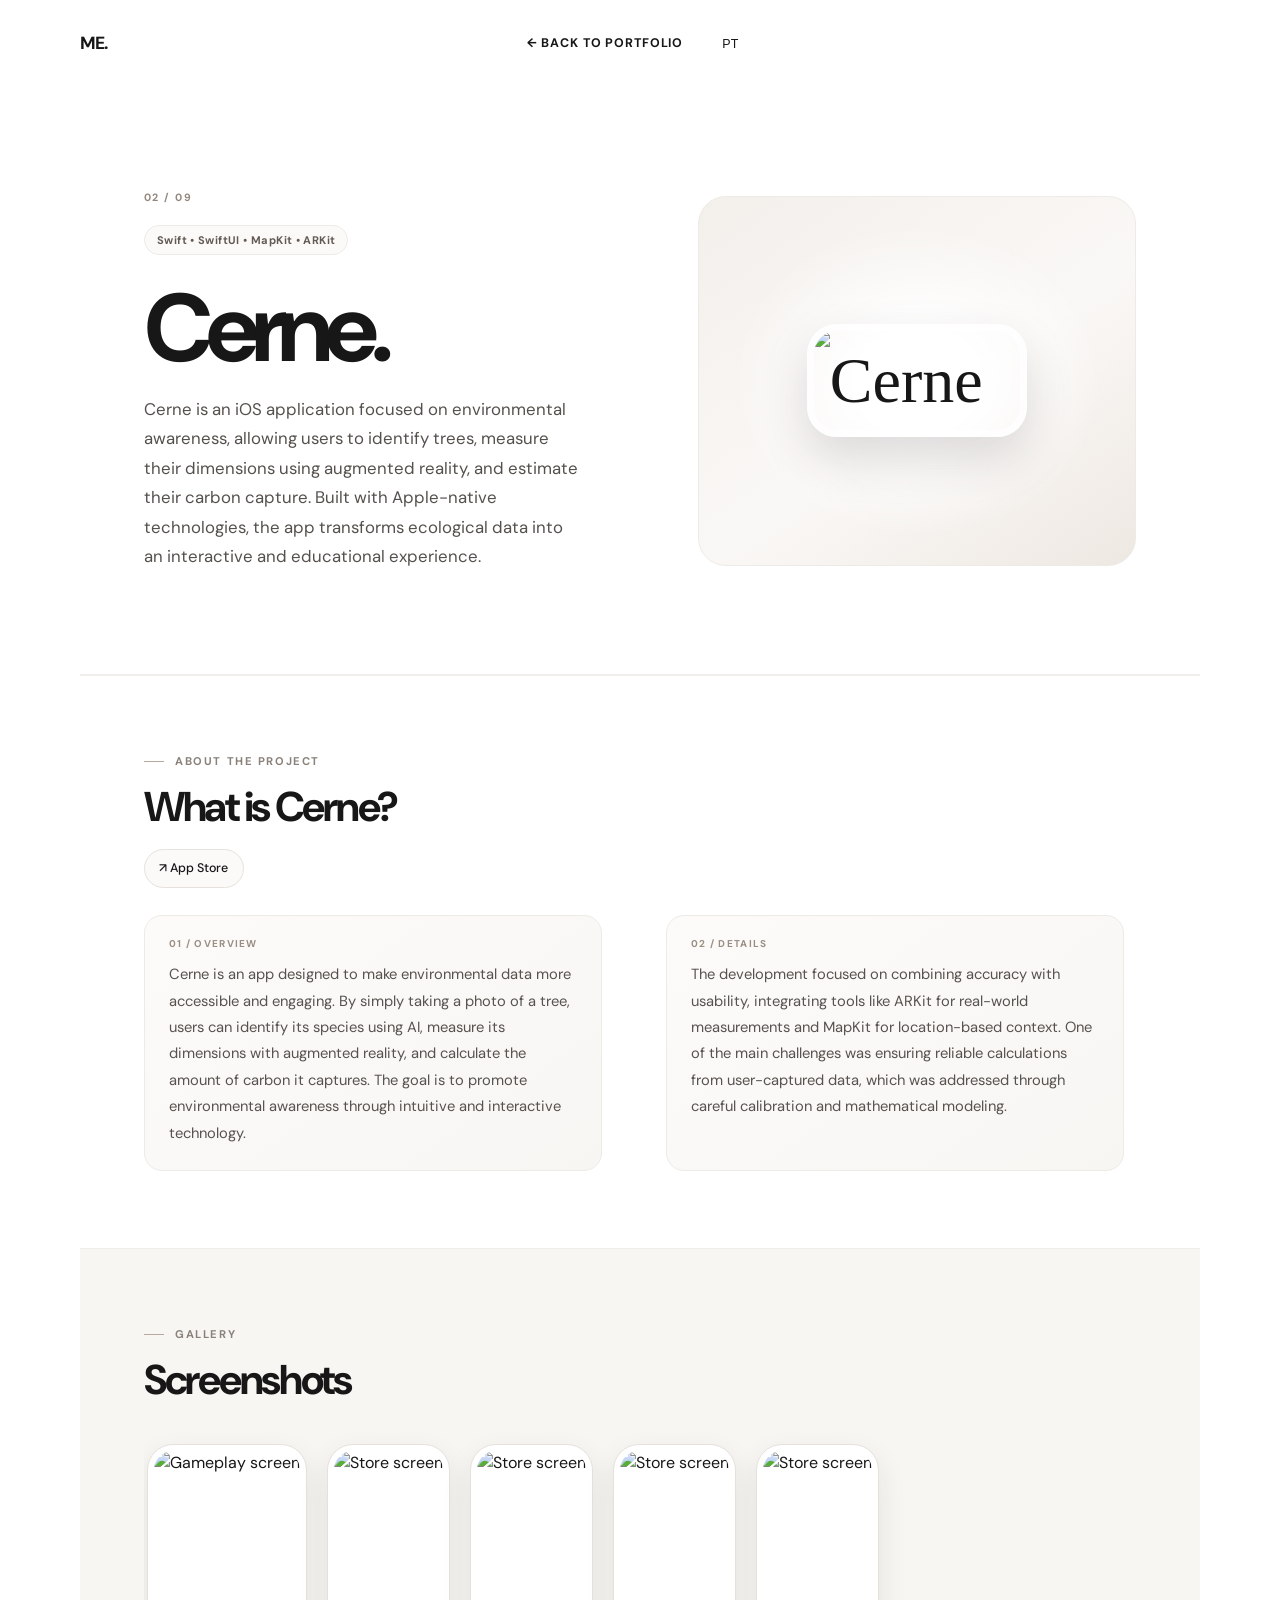
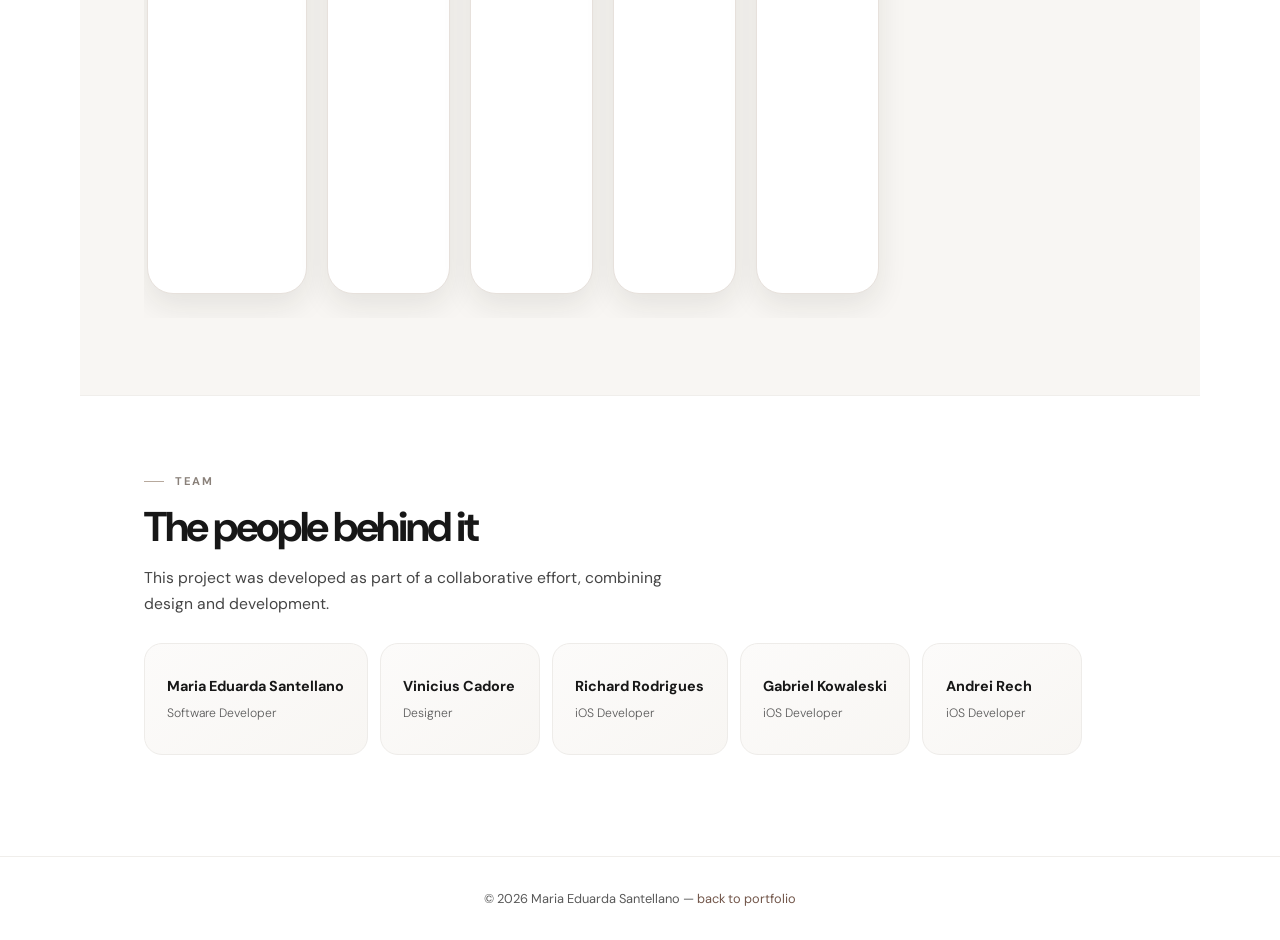
==== project-cerne.html @ c5130a1d "change landing page" ====
<!DOCTYPE html>
<html lang="en">
<head>
  <meta charset="UTF-8" />
  <meta name="viewport" content="width=device-width, initial-scale=1.0"/>
  <title>Cerne — Maria Eduarda</title>
  <link rel="icon" type="image/png" sizes="32x32" href="images/portfolioicon.png">
  
  <link rel="preconnect" href="https://fonts.googleapis.com" />
  <link href="https://fonts.googleapis.com/css2?family=DM+Sans:ital,opsz,wght@0,9..40,300;0,9..40,400;0,9..40,500;0,9..40,700&display=swap" rel="stylesheet"/>

  <link rel="stylesheet" href="styles.css" />
</head>
<body>

  <!-- NAV -->
  <nav>
    <a class="nav-logo" href="index.html">ME.</a>
    <div style="display:flex;align-items:center;gap:1.5rem;">
      <a class="nav-back" href="index.html" data-i18n="nav-back">← Back to portfolio</a>
      <button class="lang-toggle" onclick="toggleLang()" aria-label="Mudar para Português">PT</button>
    </div>
  </nav>

  <!-- HERO -->
  <section class="project-page-hero">
    <div>
      <div class="project-overline"><span>02 / 09</span></div>
      <span class="hero-tag">Swift • SwiftUI • MapKit • ARKit</span>

      <h1 class="project-page-title">
        <em>Cerne.</em>
      </h1>

      <p class="project-page-subtitle" data-i18n="cerne-subtitle">Cerne is an iOS application focused on environmental awareness, allowing users to identify trees, measure their dimensions using augmented reality, and estimate their carbon capture. Built with Apple-native technologies, the app transforms ecological data into an interactive and educational experience.</p>
    </div>

    <div class="project-page-visual">
      <img src="images/cerne/cerne-logo.jpg" alt="Cerne" class="project-page-logo">
    </div>
  </section>

  <!-- ABOUT -->
  <section class="project-page-section">
    <span class="section-label" data-i18n="section-about">About the project</span>

    <h2 class="project-page-title" style="font-size:2rem;" data-i18n="cerne-about-title">What is Cerne?</h2>


    <a class="project-store-link" href="https://apps.apple.com/br/app/cerne-captura-de-co/id6751984534" target="_blank">
      ↗ App Store
    </a>

    <div class="project-about-grid">
      <p class="hero-desc" data-i18n="cerne-desc1">Cerne is an app designed to make environmental data more accessible and engaging. By simply taking a photo of a tree, users can identify its species using AI, measure its dimensions with augmented reality, and calculate the amount of carbon it captures. The goal is to promote environmental awareness through intuitive and interactive technology.</p>

      <p class="hero-desc" data-i18n="cerne-desc2">The development focused on combining accuracy with usability, integrating tools like ARKit for real-world measurements and MapKit for location-based context. One of the main challenges was ensuring reliable calculations from user-captured data, which was addressed through careful calibration and mathematical modeling.</p>
    </div>
  </section>

  <!-- GALLERY -->
  <section class="project-page-section">
    <span class="section-label" data-i18n="section-gallery">Gallery</span>

    <h2 class="project-page-title" style="font-size:2rem;" data-i18n="section-gallery-title">Screenshots</h2>


    <div class="project-page-gallery">
      <img src="images/cerne/cerne-screen.png" class="phone-shot" alt="Gameplay screen">
      <img src="images/cerne/cerne-screen2.png" class="phone-shot" alt="Store screen">
      <img src="images/cerne/cerne-screen3.png" class="phone-shot" alt="Store screen">
      <img src="images/cerne/cerne-screen4.png" class="phone-shot" alt="Store screen">
      <img src="images/cerne/cerne-screen5.png" class="phone-shot" alt="Store screen">

    </div>
  </section>

  <!-- TEAM -->
  <section class="project-page-section">
    <span class="section-label" data-i18n="section-team">Team</span>

    <h2 class="project-page-title" style="font-size:2rem;" data-i18n="section-team-title">The people behind it</h2>
    <p class="hero-desc" data-i18n="section-team-desc">This project was developed as part of a collaborative effort, combining design and development.</p>

    <div style="margin-top:1.5rem; display:flex; gap:0.75rem; overflow-x:auto; padding-bottom:0.5rem; scrollbar-width:none;">

      <div style="background:var(--bg-card); border:1px solid var(--border); border-radius:12px; padding:1rem 1.25rem; min-width:160px; flex-shrink:0;">
        <strong style="font-size:0.88rem;">Maria Eduarda Santellano</strong>
        <p style="font-size:0.78rem; color:var(--text-muted); margin-top:0.25rem; font-weight:300;" data-i18n="hero-role">Software Developer</p>
      </div>
    
      <div style="background:var(--bg-card); border:1px solid var(--border); border-radius:12px; padding:1rem 1.25rem; min-width:160px; flex-shrink:0;">
        <strong style="font-size:0.88rem;">Vinicius Cadore</strong>
        <p style="font-size:0.78rem; color:var(--text-muted); margin-top:0.25rem; font-weight:300;">Designer</p>
      </div>
    
      <div style="background:var(--bg-card); border:1px solid var(--border); border-radius:12px; padding:1rem 1.25rem; min-width:160px; flex-shrink:0;">
        <strong style="font-size:0.88rem;">Richard Rodrigues</strong>
        <p style="font-size:0.78rem; color:var(--text-muted); margin-top:0.25rem; font-weight:300;">iOS Developer</p>
      </div>
    
      <div style="background:var(--bg-card); border:1px solid var(--border); border-radius:12px; padding:1rem 1.25rem; min-width:160px; flex-shrink:0;">
        <strong style="font-size:0.88rem;">Gabriel Kowaleski</strong>
        <p style="font-size:0.78rem; color:var(--text-muted); margin-top:0.25rem; font-weight:300;">iOS Developer</p>
      </div>
    
      <div style="background:var(--bg-card); border:1px solid var(--border); border-radius:12px; padding:1rem 1.25rem; min-width:160px; flex-shrink:0;">
        <strong style="font-size:0.88rem;">Andrei Rech</strong>
        <p style="font-size:0.78rem; color:var(--text-muted); margin-top:0.25rem; font-weight:300;">iOS Developer</p>
      </div>
    
    </div>
  </section>

  <!-- FOOTER -->
  <footer>
    © 2026 Maria Eduarda Santellano —
    <a href="index.html" style="color:var(--accent); text-decoration:none;" data-i18n="footer-back">back to portfolio</a>
  </footer>

  <script src="lang.js"></script>

</body>
</html>
---- styles.css ----
*, *::before, *::after { box-sizing: border-box; margin: 0; padding: 0; }

:root {
  --bg: #f7f5f2;
  --bg-card: #ffffff;
  --text: #1a1a18;
  --text-muted: #6b6b65;
  --accent: #2d5a3d;
  --accent-light: #eaf2ec;
  --border: #e2dfd8;
  --serif: 'DM Serif Display', Georgia, serif;
  --sans: 'DM Sans', system-ui, sans-serif;
}

html { scroll-behavior: smooth; }

body {
  font-family: var(--sans);
  background: var(--bg);
  color: var(--text);
  line-height: 1.6;
}

/* ─── NAV (shared) ─── */
nav {
  position: fixed;
  top: 0; left: 0; right: 0;
  z-index: 100;
  display: flex;
  justify-content: space-between;
  align-items: center;
  padding: 1.5rem 4rem;
  background: rgba(247, 245, 242, 0.9);
  backdrop-filter: blur(10px);
}

.nav-logo {
  font-family: var(--serif);
  font-size: 1.2rem;
  color: var(--text);
  text-decoration: none;
}

.nav-links {
  display: flex;
  gap: 2rem;
  list-style: none;
}

.nav-links a {
  font-size: 0.8rem;
  color: var(--text-muted);
  text-decoration: none;
  text-transform: uppercase;
  letter-spacing: 0.05em;
  transition: 0.2s;
}

.nav-links a:hover { color: var(--accent); }

.nav-back {
  font-size: 0.8rem;
  color: var(--text-muted);
  text-decoration: none;
  text-transform: uppercase;
  letter-spacing: 0.05em;
}

.nav-back:hover { color: var(--accent); }

/* ─── HOME HERO ─── */
.hero {
  padding: 7rem 4rem 4rem;
  max-width: 1200px;
  margin: 0 auto;
}

.hero-content {
  display: grid;
  grid-template-columns: 1.5fr 1fr;
  align-items: center;
  gap: 4rem;
}

.hero-tag {
  font-size: 0.75rem;
  text-transform: uppercase;
  letter-spacing: 0.1em;
  color: var(--accent);
  background: var(--accent-light);
  padding: 0.3rem 0.8rem;
  border-radius: 100px;
  margin-bottom: 1.5rem;
  display: inline-block;
}

.hero-name {
  font-family: var(--serif);
  font-size: clamp(2.5rem, 5vw, 4rem);
  margin-bottom: 1.5rem;
}

.hero-name em { color: var(--accent); }

.hero-desc {
  font-size: 1.15rem;
  color: var(--text-muted);
  max-width: 500px;
  margin-bottom: 2rem;
  font-weight: 300;
}

.hero-links {
  display: flex;
  gap: 2rem;
}

.hero-link {
  font-size: 0.9rem;
  color: var(--text-muted);
  text-decoration: none;
  border-bottom: 1px solid var(--border);
  padding-bottom: 4px;
}

.hero-link:hover {
  color: var(--accent);
  border-color: var(--accent);
}

.hero-photo-container {
  width: 320px;
  height: 280px;
  border-radius: 32px;
  overflow: hidden;
  justify-self: center;
  box-shadow: 0 20px 40px rgba(0,0,0,0.05);
  background-color: rgba(45, 90, 61, 0.2);
  padding-top: 8px;
  padding-right: 8px;
}

.hero-photo {
  width: 100%;
  height: 100%;
  object-fit: cover;
}

/* ─── HOME PROJECTS ─── */
.projects-header {
  max-width: 1200px;
  margin: 0 auto;
  padding: 1rem 4rem 2rem;
}

.projects-label {
  font-size: 0.8rem;
  text-transform: uppercase;
  letter-spacing: 0.1em;
  color: var(--accent);
  border-bottom: 1px solid var(--border);
  padding-bottom: 1rem;
  display: block;
}

.projects-grid {
  max-width: 1200px;
  margin: 0 auto;
  padding: 0 4rem 6rem;
  display: grid;
  grid-template-columns: 1fr 1fr;
  gap: 3rem;
}

.project-card {
  display: flex;
  align-items: center;
  gap: 1.5rem;
  text-decoration: none;
  color: inherit;
  padding: 2rem;
  background: var(--bg-card);
  border-radius: 24px;
  border: 1px solid var(--border);
  transition: transform 0.3s ease, box-shadow 0.3s ease;
}

.project-card:hover {
  transform: translateY(-5px);
  box-shadow: 0 15px 30px rgba(0,0,0,0.04);
}

.project-icon-box {
  width: 90px;
  height: 90px;
  border-radius: 20px;
  overflow: hidden;
  flex-shrink: 0;
  display: flex;
  align-items: center;
  justify-content: center;
}

.project-icon-img {
  width: 100%;
  height: 100%;
  object-fit: cover;
}

.project-title {
  font-size: 1.4rem;
  font-weight: 500;
}

.project-subtitle {
  font-size: 0.85rem;
  color: var(--text-muted);
  font-weight: 300;
}

/* ─── PROJECT PAGE ─── */
.project-page-hero {
  padding: 7rem 4rem 4rem;
  max-width: 1100px;
  margin: 0 auto;
  display: grid;
  grid-template-columns: 1fr 1fr;
  gap: 4rem;
  align-items: center;
}

.project-page-title {
  font-family: var(--serif);
  font-size: clamp(2.5rem, 5vw, 4rem);
  margin-bottom: 0.6rem;
}

.project-page-subtitle {
  font-size: 1rem;
  color: var(--text-muted);
  font-weight: 300;
  max-width: 420px;
}

.project-page-logo {
  max-width: 85%;
  max-height: 85%;
  object-fit: contain;
  border-radius: 16px;
  box-shadow: 0 10px 25px rgba(0,0,0,0.08);
}

.project-page-visual {
  height: 360px;
  border-radius: 16px;
  display: flex;
  align-items: center;
  justify-content: center;
  font-family: var(--serif);
  font-size: 4rem;
}

.project-page-section {
  padding: 1rem 4rem;
  max-width: 1100px;
  margin: 0 auto;
}

.project-about-grid {
  display: grid;
  grid-template-columns: 1fr 1fr;
  gap: 3rem;
  align-items: start;
  margin-top: 1.5rem;
}

.project-store-link {
  display: inline-flex;
  align-items: center;
  gap: 0.5rem;
  font-size: 0.82rem;
  color: var(--accent);
  border: 1px solid var(--accent);
  padding: 0.5rem 1.1rem;
  border-radius: 100px;
  text-decoration: none;
  margin-top: 1rem;
  transition: background 0.2s, color 0.2s;
}

.project-store-link:hover {
  background: var(--accent);
  color: #fff;
}

.project-page-gallery {
  margin-top: 1.5rem;
  display: flex;
  gap: 1rem;
  overflow-x: auto;
  padding-bottom: 0.5rem;
}

.phone-shot {
  height: 420px;          
  width: auto;
  border-radius: 28px;     
  object-fit: cover;

  box-shadow: 
    0 10px 25px rgba(0,0,0,0.1),
    0 2px 6px rgba(0,0,0,0.05);

  flex-shrink: 0;         
  background: #000;
}

.phone-shot.video {
  height: 420px;
}

/* ─── CONTACT ─── */
.contact-section {
  max-width: 1200px;
  margin: 0 auto;
  padding: 4rem;
  border-top: 1px solid var(--border);
}

.section-label {
  font-size: 0.8rem;
  text-transform: uppercase;
  color: var(--text-muted);
  margin-bottom: 0.3rem;
  display: block;
}

.contact-row {
  display: flex;
  flex-direction: column;
  gap: 1rem;
}

.contact-link {
  font-size: 1.1rem;
  color: var(--text);
  text-decoration: none;
  border-bottom: 1px solid var(--border);
  padding-bottom: 1rem;
  display: flex;
  justify-content: space-between;
}

.contact-link:hover {
  color: var(--accent);
  border-color: var(--accent);
}

/* ─── FOOTER ─── */
footer {
  text-align: center;
  padding: 4rem 2rem;
  font-size: 0.85rem;
  color: var(--text-muted);
}

/* ─── RESPONSIVE ─── */
@media (max-width: 900px) {
  nav { padding: 1rem 1.5rem; }

  .hero-content {
    grid-template-columns: 1fr;
    text-align: center;
  }

  .projects-grid {
    grid-template-columns: 1fr;
  }

  .hero-photo-container {
    width: 220px;
    height: 220px;
    order: -1;
  }

  .project-page-hero {
    grid-template-columns: 1fr;
  }

  .project-about-grid {
    grid-template-columns: 1fr;
  }
}

/* Refined portfolio layout */
:root {
  --bg: #f8f8f6;
  --text: #20282a;
  --text-muted: #5f696b;
  --accent: #315d68;
  --border: #d9dedc;
  --sans: 'DM Sans', system-ui, sans-serif;
}

body { line-height: 1.55; }
section[id] { scroll-margin-top: 6rem; }
nav {
  position: sticky;
  min-height: 76px;
  padding: 0 max(2rem, calc((100vw - 1120px) / 2));
  border-bottom: 1px solid var(--border);
  background: rgba(248, 248, 246, .96);
  backdrop-filter: blur(12px);
}
.nav-logo { font-family: var(--sans); font-size: 1.1rem; font-weight: 700; letter-spacing: -.05em; }
.nav-links { align-items: center; margin: 0; padding: 0; }
.nav-links a, .nav-back, .lang-toggle { color: var(--text); font-size: .78rem; font-weight: 700; letter-spacing: .07em; }
.lang-toggle { padding: .45rem 0; border: 0; background: none; cursor: pointer; }
.lang-toggle:hover { color: var(--accent); }

.hero { padding-top: 7rem; padding-bottom: 7rem; }
.hero-content { grid-template-columns: minmax(0, 1.45fr) minmax(260px, .75fr); gap: clamp(3rem, 7vw, 7rem); }
.hero-tag, .projects-label, .section-label { color: var(--accent); font-size: .74rem; font-weight: 700; letter-spacing: .13em; }
.hero-tag { margin-bottom: 1.6rem; padding: 0; background: none; border-radius: 0; }
.hero-name { margin: 0; font-family: Georgia, 'Times New Roman', serif; font-size: clamp(2.7rem, 5vw, 4.5rem); font-weight: 400; line-height: 1.13; letter-spacing: -.025em; }
.hero-text { min-width: 0; }
.hero-role { margin: 1.5rem 0 1.25rem; color: var(--accent); font-size: clamp(1.25rem, 2vw, 1.65rem); font-weight: 500; letter-spacing: -.035em; }
.hero-desc { max-width: 590px; margin-bottom: 2rem; font-size: 1.05rem; font-weight: 400; line-height: 1.7; }
.hero-links { flex-wrap: wrap; gap: 1.7rem; }
.hero-link { color: var(--text); border-color: var(--text); font-weight: 500; }
.hero-photo-container { width: 100%; max-width: 300px; height: auto; aspect-ratio: 524 / 427; justify-self: end; padding: 0; border-radius: 0; background: none; box-shadow: none; }
.hero-photo { object-fit: contain; }

.projects-header { padding-bottom: 1.25rem; }
.projects-label { padding-bottom: 1rem; border-color: var(--text); }
.projects-grid { gap: 0 2.5rem; padding-bottom: 7rem; }
.project-card { min-width: 0; gap: 1.15rem; padding: 1.5rem 0; border: 0; border-bottom: 1px solid var(--border); border-radius: 0; background: none; box-shadow: none; transition: color .2s ease; }
.project-card:hover { transform: none; color: var(--accent); box-shadow: none; }
.project-number { align-self: flex-start; width: 1.5rem; padding-top: .2rem; color: var(--text-muted); font-size: .73rem; }
.project-icon-box { width: 72px; height: 72px; flex: 0 0 72px; border: 1px solid var(--border); border-radius: 12px; background: #fff; }
.project-icon-img { object-fit: contain; }
.project-details { min-width: 0; }
.project-title { margin-bottom: .25rem; font-size: 1.24rem; letter-spacing: -.035em; }
.project-subtitle { font-size: .78rem; font-weight: 400; line-height: 1.45; }
.project-arrow { align-self: flex-start; margin-left: auto; font-size: 1.2rem; transition: transform .2s ease; }
.project-card:hover .project-arrow { transform: translate(3px, -3px); }

.project-page-hero { padding-top: 5rem; padding-bottom: 5rem; }
.project-page-hero .hero-tag { margin-bottom: 1rem; letter-spacing: .06em; text-transform: none; }
.project-page-title { font-family: Georgia, 'Times New Roman', serif; font-size: clamp(2.5rem, 4.3vw, 3.6rem); font-weight: 400; line-height: 1.15; letter-spacing: -.025em; }
.project-page-title em { font-style: normal; }
.project-page-subtitle { font-size: 1.04rem; font-weight: 400; line-height: 1.7; }
.project-page-visual { height: auto; min-height: 0; padding: 0; border-radius: 0; background: none; }
.project-page-logo { width: min(72%, 280px); max-width: none; max-height: none; height: auto; box-shadow: none; }
.project-page-section { padding-top: 2.5rem; padding-bottom: 2.5rem; border-top: 1px solid var(--border); }
.project-page-section .section-label { margin-bottom: 1rem; }
.project-about-grid .hero-desc { margin-bottom: 0; }
.project-store-link { padding: 0 0 .2rem; border: 0; border-bottom: 1px solid var(--accent); border-radius: 0; font-weight: 500; }
.project-store-link:hover { color: var(--text); border-color: var(--text); background: none; }
.phone-shot, .phone-shot.video { border-radius: 18px; box-shadow: none; }
.tv-shot { width: min(72vw, 520px); height: auto; object-fit: contain; border-radius: 10px; flex-shrink: 0; }

.contact-section { padding-top: 3rem; border-color: var(--text); }
.project-nav-actions { display: flex; align-items: center; gap: 1.5rem; }
.contact-section .section-label { margin-bottom: 1.5rem; }
.contact-link { padding: 1.1rem 0; font-size: clamp(1.1rem, 2vw, 1.4rem); }
footer { padding: 2rem; border-top: 1px solid var(--border); font-size: .8rem; }

@media (max-width: 900px) {
  nav { min-height: 68px; padding: 0 1.5rem; }
  .hero, .projects-header, .projects-grid, .contact-section, .project-page-hero, .project-page-section { padding-left: 1.5rem; padding-right: 1.5rem; }
  .hero { padding-top: 4rem; padding-bottom: 4rem; }
  .hero-content { grid-template-columns: 1fr; gap: 2.5rem; text-align: left; }
  .hero-photo-container { grid-row: 1; justify-self: start; width: min(52vw, 260px); height: auto; }
  .projects-grid { grid-template-columns: 1fr; gap: 0; padding-bottom: 4rem; }
  .project-page-hero { padding-top: 3rem; padding-bottom: 3rem; }
  .project-page-visual { min-height: 0; }
}

@media (max-width: 1100px) and (min-width: 901px) {
  .hero-content { grid-template-columns: minmax(0, 1fr) 260px; gap: 2.5rem; }
  .hero-name { font-size: clamp(2.7rem, 5.2vw, 4.2rem); }
}

@media (max-width: 480px) {
  .nav-links { gap: 1rem; }
  .nav-links a, .nav-back, .lang-toggle { font-size: .7rem; }
  .hero-name { font-size: clamp(2.65rem, 12vw, 3.8rem); }
  .project-card { gap: .75rem; }
  .project-number { display: none; }
  .project-icon-box { flex-basis: 62px; width: 62px; height: 62px; }
  .project-title { font-size: 1.1rem; }
  .project-subtitle { font-size: .72rem; }
  .phone-shot, .phone-shot.video { height: 340px; }
}

/* Personal homepage direction: calm editorial typography and a compact nav pill. */
:root {
  --bg: #fff;
  --bg-card: #fff;
  --text: #171717;
  --text-muted: #595959;
  --accent: #72564a;
  --accent-light: #f3efec;
  --border: #e7e5e2;
}
body { background: var(--bg); color: var(--text); }
nav {
  position: relative;
  min-height: 88px;
  justify-content: center;
  padding: 1rem 2rem;
  border: 0;
  background: transparent;
}
.nav-logo { position: absolute; left: max(2rem, calc((100vw - 1120px) / 2)); }
.nav-links {
  gap: .3rem;
  padding: .38rem;
  border: 1px solid #efeeec;
  border-radius: 999px;
  background: rgba(255,255,255,.92);
  box-shadow: 0 5px 22px rgba(0,0,0,.055);
}
.nav-links a, .lang-toggle {
  display: inline-flex;
  align-items: center;
  min-height: 36px;
  padding: 0 .95rem;
  border-radius: 999px;
  font-size: .78rem;
  font-weight: 500;
  letter-spacing: 0;
  text-transform: none;
  text-decoration: none;
}
.nav-links a:hover, .lang-toggle:hover { background: #f3f2f0; color: var(--text); }
.hero { max-width: 1120px; padding-top: clamp(4.5rem, 10vw, 8.5rem); padding-bottom: 6rem; }
.hero-content { grid-template-columns: minmax(0, 1.3fr) minmax(250px, .7fr); gap: clamp(3rem, 9vw, 8rem); }
.hero-tag { margin-bottom: 1.1rem; color: #777; font-size: .7rem; letter-spacing: .16em; }
.hero-name {
  font-family: var(--sans);
  font-size: clamp(3.2rem, 7.4vw, 5.8rem);
  font-weight: 700;
  line-height: 1.02;
  letter-spacing: -.075em;
}
.hero-role {
  margin: 1.05rem 0 .8rem;
  color: var(--text);
  font-family: Georgia, 'Times New Roman', serif;
  font-size: clamp(1.65rem, 3vw, 2.25rem);
  font-weight: 400;
  letter-spacing: -.035em;
}
.hero-desc { max-width: 560px; margin-bottom: 1.25rem; color: #454545; font-size: .98rem; line-height: 1.65; }
.hero-photo-container { max-width: 340px; justify-self: end; }
.hero-photo { mix-blend-mode: multiply; }
.hero-meta { display: flex; flex-wrap: wrap; gap: .55rem 1.3rem; margin: 1.2rem 0 1.35rem; color: #4d4d4d; font-size: .78rem; }
.hero-actions { display: flex; flex-wrap: wrap; gap: .65rem; }
.hero-button { display: inline-flex; align-items: center; justify-content: center; min-height: 42px; padding: .55rem 1rem; border: 1px solid #171717; border-radius: 7px; color: var(--text); font-size: .82rem; font-weight: 600; text-decoration: none; transition: transform .2s, background .2s, color .2s; }
.hero-button:hover { transform: translateY(-2px); }
.hero-button-primary { background: #171717; color: #fff; }
.hero-button-primary:hover { background: #3e3e3e; }
.hero-socials { display: flex; align-items: center; flex-wrap: wrap; gap: 1rem; margin-top: 1.4rem; padding-top: 1rem; border-top: 1px solid var(--border); color: var(--text-muted); font-size: .78rem; }
.social-link { color: var(--text); font-weight: 600; text-decoration: none; }
.social-link:hover { color: var(--accent); }
.projects-header { padding-bottom: 1.6rem; }
.projects-label {
  display: flex;
  align-items: center;
  gap: .8rem;
  color: #777;
  border-color: var(--border);
  font-size: .72rem;
}
.projects-label::after { content: '09'; color: #aaa; font-size: .68rem; letter-spacing: .08em; }
.projects-grid {
  grid-template-columns: repeat(3, minmax(0, 1fr));
  gap: 1rem;
  padding-bottom: 7rem;
}
.project-card {
  min-height: 260px;
  display: grid;
  grid-template-columns: 1fr auto;
  grid-template-rows: auto 1fr auto;
  align-items: start;
  gap: 0 .75rem;
  padding: 1.25rem;
  border: 1px solid #eeece9;
  border-radius: 18px;
  background: #fbfaf9;
  transition: transform .25s ease, border-color .25s ease, box-shadow .25s ease, background .25s ease;
}
.project-card:hover {
  transform: translateY(-4px);
  border-color: #ded8d2;
  background: #fff;
  box-shadow: 0 14px 32px rgba(31, 25, 20, .07);
}
.project-number { grid-column: 1; grid-row: 1; width: auto; padding: .15rem 0; color: #8a8580; font-size: .69rem; letter-spacing: .12em; }
.project-arrow { grid-column: 2; grid-row: 1; margin: 0; color: #77716b; font-size: 1rem; }
.project-icon-box {
  grid-column: 1 / -1;
  grid-row: 2;
  width: 76px;
  height: 76px;
  flex-basis: 76px;
  align-self: center;
  margin: 1rem 0 1.15rem;
  border: 0;
  border-radius: 20px;
  background: #fff;
  box-shadow: 0 4px 14px rgba(0,0,0,.045);
}
.project-details { grid-column: 1 / -1; grid-row: 3; align-self: end; }
.project-title { margin-bottom: .35rem; font-size: 1.12rem; font-weight: 600; letter-spacing: -.04em; }
.project-subtitle { color: #77716b; font-size: .72rem; line-height: 1.5; }
.contact-section { border-color: var(--border); }
.project-nav-actions {
  gap: .3rem;
  padding: .38rem;
  border: 1px solid #efeeec;
  border-radius: 999px;
  background: rgba(255,255,255,.92);
  box-shadow: 0 5px 22px rgba(0,0,0,.055);
}
.project-nav-actions .nav-back,
.project-nav-actions .lang-toggle {
  display: inline-flex;
  align-items: center;
  min-height: 36px;
  padding: 0 .95rem;
  border-radius: 999px;
  color: var(--text);
  font-size: .78rem;
  font-weight: 500;
  letter-spacing: 0;
  text-transform: none;
  text-decoration: none;
}
.project-nav-actions .nav-back:hover,
.project-nav-actions .lang-toggle:hover { background: #f3f2f0; }
.project-page-hero {
  max-width: 1120px;
  padding-top: clamp(4.5rem, 9vw, 7.5rem);
  padding-bottom: clamp(4rem, 8vw, 6.5rem);
  gap: clamp(3rem, 9vw, 8rem);
}
.project-page-hero .hero-tag {
  display: inline-flex;
  align-items: center;
  min-height: 30px;
  margin-bottom: 1.25rem;
  padding: .25rem .75rem;
  border: 1px solid #eeeae6;
  border-radius: 999px;
  background: #fbfaf9;
  color: #766e67;
  font-size: .69rem;
  letter-spacing: .035em;
}
.project-page-title {
  margin-bottom: 1rem;
  color: var(--text);
  font-family: var(--sans);
  font-size: clamp(3rem, 6vw, 5rem);
  font-weight: 700;
  line-height: 1.04;
  letter-spacing: -.075em;
}
.project-page-title em { color: var(--text); font-style: normal; }
.project-page-subtitle { max-width: 590px; color: #55504c; font-size: 1rem; line-height: 1.75; }
.project-page-visual {
  min-height: 300px;
  padding: 2.5rem;
  border: 1px solid #f0eeeb;
  border-radius: 28px;
  background: #fbfaf9;
}
.project-page-logo { width: min(76%, 290px); border-radius: 24px; box-shadow: 0 16px 36px rgba(35,29,24,.08); }
.project-page-section {
  max-width: 1120px;
  padding-top: 3.25rem;
  padding-bottom: 3.25rem;
  border-color: #eeece9;
}
.project-page-section .section-label { margin-bottom: .75rem; color: #8a817a; font-size: .7rem; letter-spacing: .14em; }
.project-page-section > .project-page-title { max-width: 760px; margin-bottom: .8rem; font-size: clamp(1.8rem, 3.6vw, 2.6rem) !important; letter-spacing: -.055em; }
.project-about-grid { gap: clamp(1.5rem, 5vw, 4.5rem); margin-top: 1.5rem; }
.project-about-grid .hero-desc { color: #57524e; font-size: .96rem; line-height: 1.8; }
.project-store-link { display: inline-flex; margin-top: .25rem; padding: .55rem .9rem; border: 1px solid #e7e2dd; border-radius: 999px; background: #fbfaf9; color: var(--text); font-size: .78rem; }
.project-store-link:hover { border-color: #d8d0c9; background: #f4f1ee; color: var(--text); }
.project-page-gallery { gap: 1.1rem; margin-top: 1.4rem; padding: .25rem .1rem 1rem; }
.phone-shot, .phone-shot.video { height: 390px; border: 1px solid #eeeae6; border-radius: 22px; background: #f7f5f3; box-shadow: 0 9px 24px rgba(35,29,24,.07); }
.tv-shot { border: 1px solid #eeeae6; border-radius: 18px; box-shadow: 0 9px 24px rgba(35,29,24,.07); }
.project-page-section > div[style*="overflow-x:auto"] > div { border-color: #eeece9 !important; border-radius: 16px !important; background: #fbfaf9 !important; }
footer a { color: var(--accent); text-decoration: none; }
footer a:hover { color: var(--text); }

/* Case study polish */
body:has(.project-page-hero) { background: #fff; }
body:has(.project-page-hero) nav { position: sticky; top: 0; z-index: 20; background: rgba(255,255,255,.86); backdrop-filter: blur(16px); }
.project-page-hero {
  position: relative;
  min-height: 480px;
  align-items: center;
  padding-top: clamp(4.5rem, 8vw, 7rem);
  padding-bottom: clamp(4.5rem, 8vw, 7rem);
  border-bottom: 1px solid #f0eeeb;
}
.project-page-hero > div:first-child { position: relative; z-index: 1; }
.project-page-hero .hero-tag { margin-bottom: 1.5rem; }
.project-page-hero .project-page-title { max-width: 680px; font-size: clamp(3.6rem, 7.5vw, 6.4rem); }
.project-page-hero .project-page-subtitle { max-width: 540px; font-size: 1.05rem; }
.project-page-visual {
  position: relative;
  isolation: isolate;
  min-height: 350px;
  border: 1px solid #eeeae6;
  background:
    radial-gradient(ellipse at 50% 46%, rgba(255,255,255,.98) 0 25%, transparent 68%),
    linear-gradient(145deg, #f7f4f1, #fdfcfb 58%, #f1ece7);
}
.project-page-visual::before,
.project-page-visual::after { position: absolute; z-index: -1; content: ''; border: 1px solid rgba(115,91,74,.1); border-radius: 50%; }
.project-page-visual::before { width: 245px; height: 245px; }
.project-page-visual::after { width: 315px; height: 315px; }
.project-page-logo { width: min(58%, 220px); border: 8px solid rgba(255,255,255,.8); border-radius: 30px; box-shadow: 0 22px 55px rgba(44,34,26,.15); }
.project-page-section {
  position: relative;
  padding-top: clamp(3rem, 6vw, 5rem);
  padding-bottom: clamp(3rem, 6vw, 5rem);
  border-color: #f0eeeb;
}
.project-page-section .section-label { display: flex; align-items: center; gap: .7rem; margin-bottom: 1rem; }
.project-page-section .section-label::before { content: ''; width: 20px; height: 1px; background: #b7a99d; }
.project-page-section > .project-page-title { margin-bottom: 1rem; }
.project-page-section .project-about-grid { max-width: 980px; margin-top: 1.7rem; }
.project-page-gallery { gap: 1.25rem; padding: .5rem .2rem 1.5rem; scroll-snap-type: x mandatory; }
.project-page-gallery > * { scroll-snap-align: start; transition: transform .25s ease, box-shadow .25s ease; }
.project-page-gallery > *:hover { transform: translateY(-4px); box-shadow: 0 18px 34px rgba(35,29,24,.13); }
.phone-shot, .phone-shot.video { height: 420px; padding: 5px; border: 1px solid #e9e5e1; border-radius: 25px; background: #fff; }
.tv-shot { width: min(78vw, 620px); border: 1px solid #e9e5e1; border-radius: 18px; background: #fff; }
.project-page-section > div[style*="overflow-x:auto"] { margin-top: 1.6rem !important; }
.project-page-section > div[style*="overflow-x:auto"] > div { min-height: 112px; display: flex; flex-direction: column; justify-content: center; padding: 1.2rem 1.4rem !important; }
.project-page-section > div[style*="overflow-x:auto"] > div strong { font-size: .9rem !important; }
.project-page-section > div[style*="overflow-x:auto"] > div p { margin-top: .4rem !important; font-size: .76rem !important; }
body:has(.project-page-hero) footer { margin-top: 1rem; border-top: 1px solid #f0eeeb; }

/* Give every case study a clearer editorial rhythm. */
.project-overline { display: flex; align-items: center; gap: .75rem; margin-bottom: 1.15rem; color: #92877d; font-size: .66rem; font-weight: 700; letter-spacing: .14em; }
.project-overline span + span { padding-left: .75rem; border-left: 1px solid #dcd5ce; color: #b2aaa3; font-variant-numeric: tabular-nums; }
.project-page-hero .hero-tag { max-width: 100%; color: #635a53; }
.project-page-visual {
  min-height: 370px;
  overflow: hidden;
  background:
    radial-gradient(ellipse at 50% 50%, rgba(255,255,255,.98) 0 20%, transparent 60%),
    radial-gradient(circle at 50% 50%, #fff 0 3px, transparent 4px),
    linear-gradient(145deg, #f3efeb, #faf8f6 55%, #eee8e2);
}
.project-page-visual::before,
.project-page-visual::after { display: none; }
.project-page-logo { width: clamp(150px, 20vw, 220px); max-height: 220px; border: 7px solid rgba(255,255,255,.85); border-radius: 30px; object-fit: cover; box-shadow: 0 22px 48px rgba(44,34,26,.16); }
.project-about-grid { align-items: stretch; }
.project-about-grid .hero-desc {
  position: relative;
  min-height: 190px;
  margin: 0;
  padding: 2.8rem 1.5rem 1.5rem;
  border: 1px solid #eeeae6;
  border-radius: 18px;
  background: linear-gradient(145deg, #fcfbfa, #f8f6f3);
  font-size: .92rem;
}
.project-about-grid .hero-desc::before { position: absolute; top: 1.15rem; left: 1.5rem; color: #9a8d82; font-size: .62rem; font-weight: 700; letter-spacing: .13em; }
.project-about-grid .hero-desc:first-child::before { content: '01  /  OVERVIEW'; }
.project-about-grid .hero-desc:nth-child(2)::before { content: '02  /  DETAILS'; }
.project-page-section:has(.project-page-gallery) { isolation: isolate; overflow: hidden; background: #f8f6f3; }
.project-page-section:has(.project-page-gallery)::before { position: absolute; inset: 0 calc((1120px - 100vw) / 2); z-index: -1; content: ''; background: #f8f6f3; }
.project-page-gallery { padding-top: 1.2rem; }
.phone-shot, .phone-shot.video { height: 450px; padding: 6px; border: 1px solid #e7e1dc; border-radius: 26px; background: #fff; box-shadow: 0 12px 30px rgba(35,29,24,.09); }
.tv-shot { padding: 6px; border: 1px solid #e7e1dc; background: #fff; box-shadow: 0 12px 30px rgba(35,29,24,.09); }
.project-page-section > div[style*="overflow-x:auto"] > div { border-radius: 18px !important; background: linear-gradient(145deg, #fcfbfa, #f8f6f3) !important; }
@media (max-width: 900px) {
  nav { min-height: 76px; padding: .7rem 1rem; }
  .nav-logo { display: none; }
  .hero { padding-top: 3.5rem; padding-bottom: 4rem; }
  .hero-content { grid-template-columns: 1fr; gap: 2rem; }
  .hero-photo-container { grid-row: 1; justify-self: start; width: min(46vw, 230px); }
  .projects-grid { grid-template-columns: repeat(2, minmax(0, 1fr)); gap: .8rem; }
  .project-card { min-height: 245px; }
  .project-page-hero { padding-top: 3.5rem; padding-bottom: 3.5rem; gap: 2rem; }
  .project-page-visual { min-height: 240px; padding: 1.75rem; }
  .project-page-section { padding-top: 2.5rem; padding-bottom: 2.5rem; }
  .project-page-hero { min-height: 0; }
  .project-page-visual { min-height: 290px; }
  .project-page-gallery { margin-right: -1.5rem; padding-right: 1.5rem; }
}
@media (max-width: 480px) {
  .nav-links { gap: 0; }
  .nav-links a, .lang-toggle { min-height: 34px; padding: 0 .65rem; font-size: .72rem; }
  .hero-name { font-size: clamp(3rem, 14vw, 4.2rem); }
  .hero-meta { gap: .5rem .9rem; }
  .hero-socials { gap: .8rem; }
  .projects-grid { grid-template-columns: 1fr; gap: .7rem; }
  .project-card { min-height: 0; grid-template-columns: auto 1fr auto; grid-template-rows: auto auto; align-items: center; column-gap: .9rem; padding: 1rem; }
  .project-number { grid-column: 1; grid-row: 1; align-self: start; }
  .project-icon-box { grid-column: 1; grid-row: 2; width: 58px; height: 58px; margin: .5rem 0 0; border-radius: 15px; }
  .project-details { grid-column: 2; grid-row: 1 / -1; align-self: center; }
  .project-arrow { grid-column: 3; grid-row: 1 / -1; align-self: center; }
  .project-title { font-size: 1.02rem; }
  .project-subtitle { font-size: .68rem; }
  .project-nav-actions { gap: 0; padding: .28rem; }
  .project-nav-actions .nav-back, .project-nav-actions .lang-toggle { min-height: 34px; padding: 0 .65rem; font-size: .72rem; }
  .project-page-hero { padding-top: 2.5rem; padding-bottom: 2.75rem; }
  .project-page-title { font-size: clamp(2.7rem, 13vw, 3.8rem); }
  .project-page-subtitle { font-size: .92rem; }
  .project-page-visual { min-height: 210px; border-radius: 22px; }
  .project-page-logo { width: min(65%, 220px); }
  .project-page-section { padding-top: 2rem; padding-bottom: 2rem; }
  .project-about-grid { gap: .5rem; }
  .phone-shot, .phone-shot.video { height: 330px; }
  .project-page-hero .project-page-title { font-size: clamp(3.1rem, 15vw, 4.4rem); }
  .project-page-hero .project-page-subtitle { font-size: .94rem; }
  .project-page-visual { min-height: 235px; padding: 1rem; }
  .project-page-visual::before { width: 165px; height: 165px; }
  .project-page-visual::after { width: 220px; height: 220px; }
  .project-page-logo { width: min(52%, 170px); max-height: 170px; border-width: 6px; border-radius: 24px; }
  .project-page-gallery { margin-right: -1.5rem; gap: .85rem; }
  .phone-shot, .phone-shot.video { height: 310px; }
  .tv-shot { width: 86vw; }
  .project-about-grid .hero-desc { min-height: 0; padding: 2.7rem 1.1rem 1.2rem; }
  .project-about-grid .hero-desc::before { left: 1.1rem; }
  .project-page-section:has(.project-page-gallery)::before { inset: 0 -1.5rem; }
}
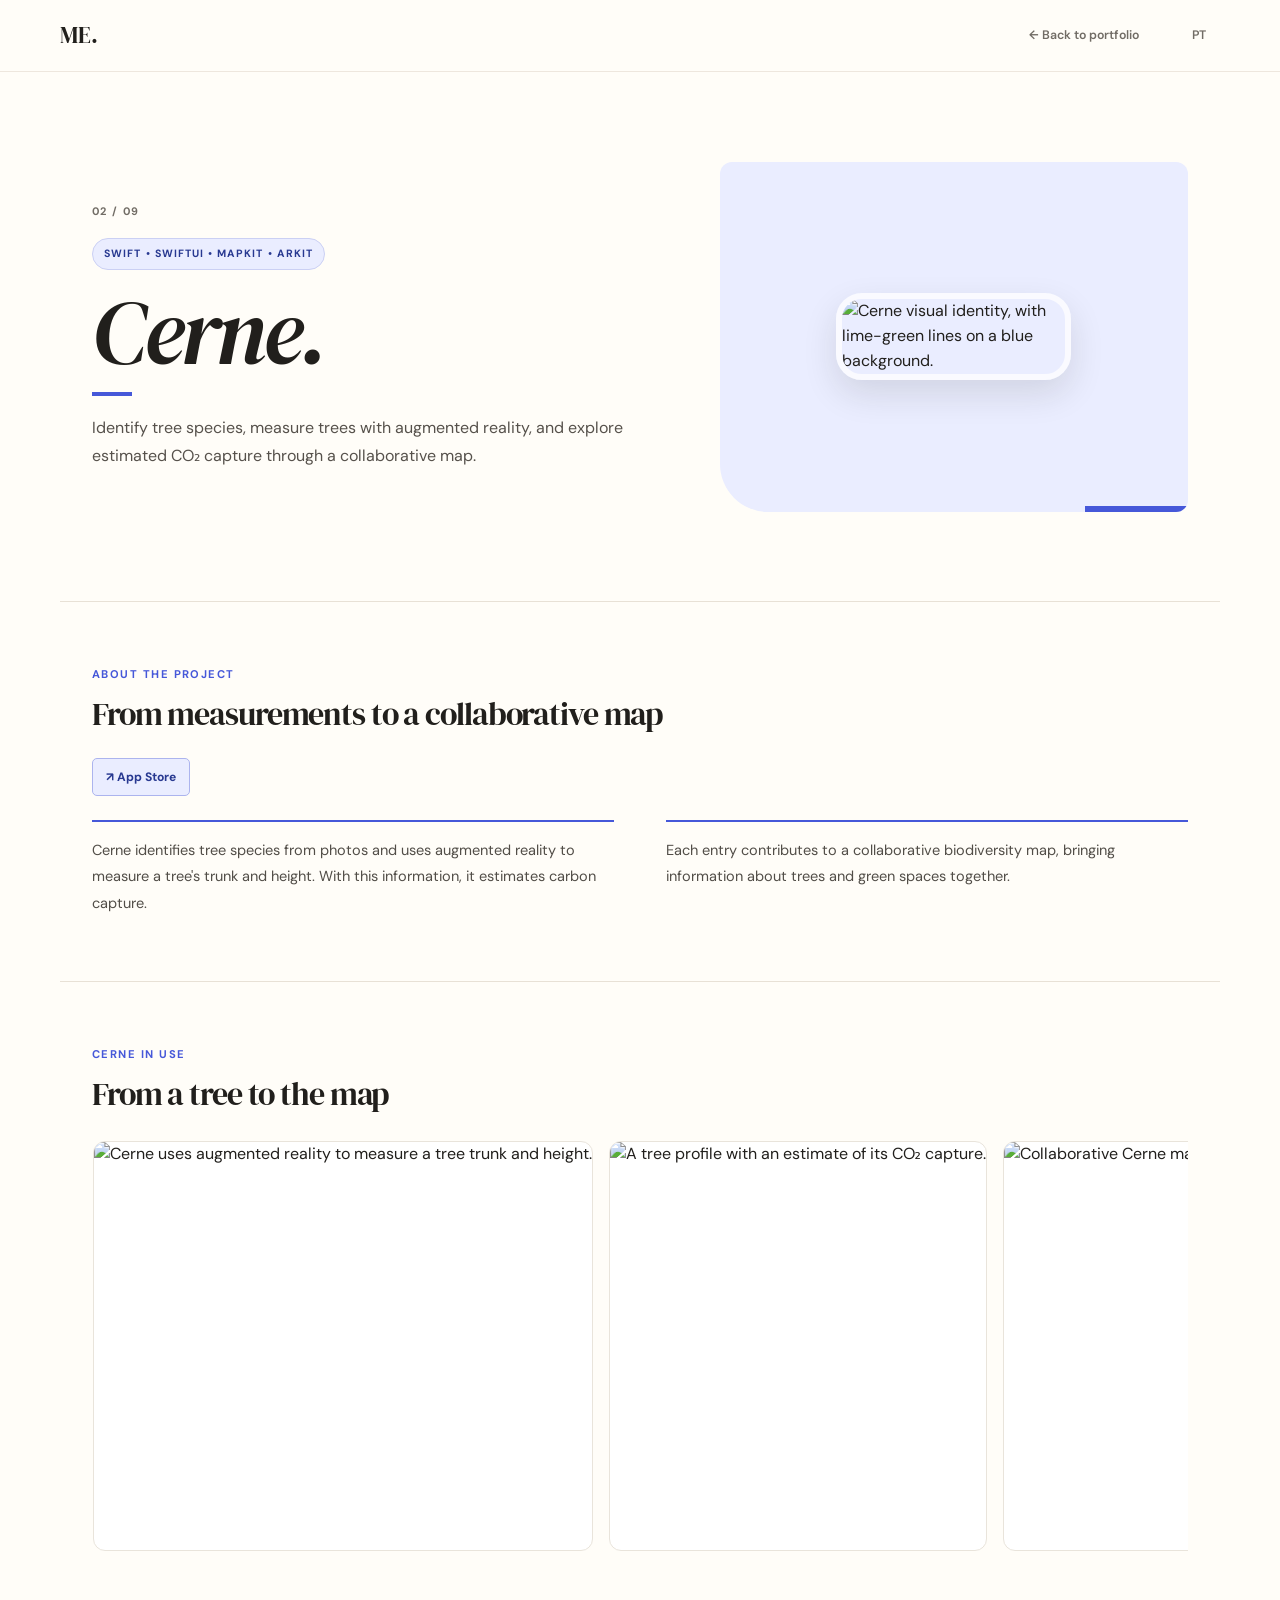
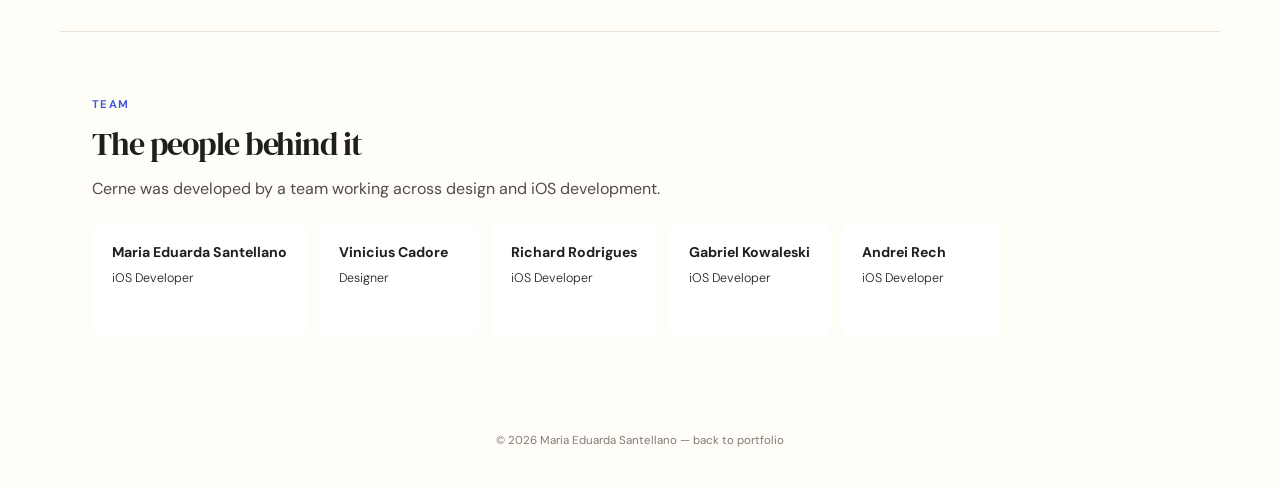
==== commit c6f1b9df: "fix texts" ====
--- a/project-cerne.html
+++ b/project-cerne.html
@@ -3,7 +3,8 @@
 <head>
   <meta charset="UTF-8" />
   <meta name="viewport" content="width=device-width, initial-scale=1.0"/>
-  <title>Cerne — Maria Eduarda</title>
+  <title>Cerne — Maria Eduarda Santellano</title>
+  <meta name="description" content="Cerne identifies tree species, measures trees with augmented reality, and maps environmental data collaboratively." />
   <link rel="icon" type="image/png" sizes="32x32" href="images/portfolioicon.png">
   
   <link rel="preconnect" href="https://fonts.googleapis.com" />
@@ -11,7 +12,7 @@
 
   <link rel="stylesheet" href="styles.css" />
 </head>
-<body>
+<body class="project-cerne">
 
   <!-- NAV -->
   <nav>
@@ -32,11 +33,11 @@
         <em>Cerne.</em>
       </h1>
 
-      <p class="project-page-subtitle" data-i18n="cerne-subtitle">Cerne is an iOS application focused on environmental awareness, allowing users to identify trees, measure their dimensions using augmented reality, and estimate their carbon capture. Built with Apple-native technologies, the app transforms ecological data into an interactive and educational experience.</p>
+      <p class="project-page-subtitle" data-i18n="cerne-subtitle">Identify tree species, measure trees with augmented reality, and explore estimated CO₂ capture through a collaborative map.</p>
     </div>
 
     <div class="project-page-visual">
-      <img src="images/cerne/cerne-logo.jpg" alt="Cerne" class="project-page-logo">
+      <img src="images/cerne/cerne-logo.jpg" alt="Cerne visual identity, with lime-green lines on a blue background." data-i18n-alt="cerne-logo-alt" class="project-page-logo">
     </div>
   </section>
 
@@ -44,7 +45,7 @@
   <section class="project-page-section">
     <span class="section-label" data-i18n="section-about">About the project</span>
 
-    <h2 class="project-page-title" style="font-size:2rem;" data-i18n="cerne-about-title">What is Cerne?</h2>
+    <h2 class="project-page-title" style="font-size:2rem;" data-i18n="cerne-about-title">From measurements to a collaborative map</h2>
 
 
     <a class="project-store-link" href="https://apps.apple.com/br/app/cerne-captura-de-co/id6751984534" target="_blank">
@@ -52,25 +53,25 @@
     </a>
 
     <div class="project-about-grid">
-      <p class="hero-desc" data-i18n="cerne-desc1">Cerne is an app designed to make environmental data more accessible and engaging. By simply taking a photo of a tree, users can identify its species using AI, measure its dimensions with augmented reality, and calculate the amount of carbon it captures. The goal is to promote environmental awareness through intuitive and interactive technology.</p>
+      <p class="hero-desc" data-i18n="cerne-desc1">Cerne identifies tree species from photos and uses augmented reality to measure a tree's trunk and height. With this information, it estimates carbon capture.</p>
 
-      <p class="hero-desc" data-i18n="cerne-desc2">The development focused on combining accuracy with usability, integrating tools like ARKit for real-world measurements and MapKit for location-based context. One of the main challenges was ensuring reliable calculations from user-captured data, which was addressed through careful calibration and mathematical modeling.</p>
+      <p class="hero-desc" data-i18n="cerne-desc2">Each entry contributes to a collaborative biodiversity map, bringing information about trees and green spaces together.</p>
     </div>
   </section>
 
   <!-- GALLERY -->
   <section class="project-page-section">
-    <span class="section-label" data-i18n="section-gallery">Gallery</span>
+    <span class="section-label" data-i18n="cerne-gallery-label">Cerne in use</span>
 
-    <h2 class="project-page-title" style="font-size:2rem;" data-i18n="section-gallery-title">Screenshots</h2>
+    <h2 class="project-page-title" style="font-size:2rem;" data-i18n="cerne-gallery-title">From a tree to the map</h2>
 
 
     <div class="project-page-gallery">
-      <img src="images/cerne/cerne-screen.png" class="phone-shot" alt="Gameplay screen">
-      <img src="images/cerne/cerne-screen2.png" class="phone-shot" alt="Store screen">
-      <img src="images/cerne/cerne-screen3.png" class="phone-shot" alt="Store screen">
-      <img src="images/cerne/cerne-screen4.png" class="phone-shot" alt="Store screen">
-      <img src="images/cerne/cerne-screen5.png" class="phone-shot" alt="Store screen">
+      <img src="images/cerne/cerne-screen.png" class="phone-shot" alt="Cerne uses augmented reality to measure a tree trunk and height." data-i18n-alt="cerne-screen1-alt" loading="lazy">
+      <img src="images/cerne/cerne-screen2.png" class="phone-shot" alt="A tree profile with an estimate of its CO₂ capture." data-i18n-alt="cerne-screen2-alt" loading="lazy">
+      <img src="images/cerne/cerne-screen3.png" class="phone-shot" alt="Collaborative Cerne map showing tree entries and green spaces." data-i18n-alt="cerne-screen3-alt" loading="lazy">
+      <img src="images/cerne/cerne-screen4.png" class="phone-shot" alt="Community summary of registered trees, species, and CO₂ totals." data-i18n-alt="cerne-screen4-alt" loading="lazy">
+      <img src="images/cerne/cerne-screen5.png" class="phone-shot" alt="Cerne user dashboard with a CO₂ goal and personal tree contributions." data-i18n-alt="cerne-screen5-alt" loading="lazy">
 
     </div>
   </section>
@@ -80,7 +81,7 @@
     <span class="section-label" data-i18n="section-team">Team</span>
 
     <h2 class="project-page-title" style="font-size:2rem;" data-i18n="section-team-title">The people behind it</h2>
-    <p class="hero-desc" data-i18n="section-team-desc">This project was developed as part of a collaborative effort, combining design and development.</p>
+    <p class="hero-desc" data-i18n="cerne-team-desc">Cerne was developed by a team working across design and iOS development.</p>
 
     <div style="margin-top:1.5rem; display:flex; gap:0.75rem; overflow-x:auto; padding-bottom:0.5rem; scrollbar-width:none;">
 
--- a/styles.css
+++ b/styles.css
@@ -1,838 +1,236 @@
-*, *::before, *::after { box-sizing: border-box; margin: 0; padding: 0; }
+@import url('https://fonts.googleapis.com/css2?family=DM+Serif+Display&family=DM+Sans:opsz,wght@9..40,400;9..40,500;9..40,600;9..40,700&display=swap');
 
 :root {
-  --bg: #f7f5f2;
-  --bg-card: #ffffff;
-  --text: #1a1a18;
-  --text-muted: #6b6b65;
-  --accent: #2d5a3d;
-  --accent-light: #eaf2ec;
-  --border: #e2dfd8;
+  color-scheme: light;
+  --paper: #fffdf8;
+  --paper-deep: #f6f2e9;
+  --ink: #211f1c;
+  --muted: #716c65;
+  --line: #e8e1d6;
+  --coral: #e75c47;
+  --blue: #4658d9;
+  --lime: #e8ee91;
   --serif: 'DM Serif Display', Georgia, serif;
   --sans: 'DM Sans', system-ui, sans-serif;
-}
-
-html { scroll-behavior: smooth; }
-
-body {
-  font-family: var(--sans);
-  background: var(--bg);
-  color: var(--text);
-  line-height: 1.6;
-}
-
-/* ─── NAV (shared) ─── */
+  --content: 1160px;
+  --project-accent: #4658d9;
+  --project-deep: #283991;
+  --project-wash: #eaedff;
+}
+
+*, *::before, *::after { box-sizing: border-box; }
+html { scroll-behavior: smooth; scroll-padding-top: 90px; }
+body { margin: 0; background: var(--paper); color: var(--ink); font-family: var(--sans); line-height: 1.55; }
+img { display: block; max-width: 100%; }
+a { color: inherit; }
+button { font: inherit; }
+::selection { background: var(--lime); color: var(--ink); }
+
+/* A compact, quiet navigation keeps the projects in focus. */
 nav {
-  position: fixed;
-  top: 0; left: 0; right: 0;
-  z-index: 100;
-  display: flex;
-  justify-content: space-between;
-  align-items: center;
-  padding: 1.5rem 4rem;
-  background: rgba(247, 245, 242, 0.9);
-  backdrop-filter: blur(10px);
-}
-
-.nav-logo {
-  font-family: var(--serif);
-  font-size: 1.2rem;
-  color: var(--text);
-  text-decoration: none;
-}
-
-.nav-links {
-  display: flex;
-  gap: 2rem;
-  list-style: none;
-}
-
-.nav-links a {
-  font-size: 0.8rem;
-  color: var(--text-muted);
-  text-decoration: none;
-  text-transform: uppercase;
-  letter-spacing: 0.05em;
-  transition: 0.2s;
-}
-
-.nav-links a:hover { color: var(--accent); }
-
-.nav-back {
-  font-size: 0.8rem;
-  color: var(--text-muted);
-  text-decoration: none;
-  text-transform: uppercase;
-  letter-spacing: 0.05em;
-}
-
-.nav-back:hover { color: var(--accent); }
-
-/* ─── HOME HERO ─── */
-.hero {
-  padding: 7rem 4rem 4rem;
-  max-width: 1200px;
-  margin: 0 auto;
-}
-
-.hero-content {
-  display: grid;
-  grid-template-columns: 1.5fr 1fr;
-  align-items: center;
-  gap: 4rem;
-}
-
-.hero-tag {
-  font-size: 0.75rem;
-  text-transform: uppercase;
-  letter-spacing: 0.1em;
-  color: var(--accent);
-  background: var(--accent-light);
-  padding: 0.3rem 0.8rem;
-  border-radius: 100px;
-  margin-bottom: 1.5rem;
-  display: inline-block;
-}
-
-.hero-name {
-  font-family: var(--serif);
-  font-size: clamp(2.5rem, 5vw, 4rem);
-  margin-bottom: 1.5rem;
-}
-
-.hero-name em { color: var(--accent); }
-
-.hero-desc {
-  font-size: 1.15rem;
-  color: var(--text-muted);
-  max-width: 500px;
-  margin-bottom: 2rem;
-  font-weight: 300;
-}
-
-.hero-links {
-  display: flex;
-  gap: 2rem;
-}
-
-.hero-link {
-  font-size: 0.9rem;
-  color: var(--text-muted);
-  text-decoration: none;
-  border-bottom: 1px solid var(--border);
-  padding-bottom: 4px;
-}
-
-.hero-link:hover {
-  color: var(--accent);
-  border-color: var(--accent);
-}
-
-.hero-photo-container {
-  width: 320px;
-  height: 280px;
-  border-radius: 32px;
-  overflow: hidden;
-  justify-self: center;
-  box-shadow: 0 20px 40px rgba(0,0,0,0.05);
-  background-color: rgba(45, 90, 61, 0.2);
-  padding-top: 8px;
-  padding-right: 8px;
-}
-
-.hero-photo {
-  width: 100%;
-  height: 100%;
-  object-fit: cover;
-}
-
-/* ─── HOME PROJECTS ─── */
-.projects-header {
-  max-width: 1200px;
-  margin: 0 auto;
-  padding: 1rem 4rem 2rem;
-}
-
-.projects-label {
-  font-size: 0.8rem;
-  text-transform: uppercase;
-  letter-spacing: 0.1em;
-  color: var(--accent);
-  border-bottom: 1px solid var(--border);
-  padding-bottom: 1rem;
-  display: block;
-}
-
-.projects-grid {
-  max-width: 1200px;
-  margin: 0 auto;
-  padding: 0 4rem 6rem;
-  display: grid;
-  grid-template-columns: 1fr 1fr;
-  gap: 3rem;
-}
-
-.project-card {
+  position: sticky;
+  top: 0;
+  z-index: 10;
   display: flex;
   align-items: center;
-  gap: 1.5rem;
-  text-decoration: none;
-  color: inherit;
-  padding: 2rem;
-  background: var(--bg-card);
-  border-radius: 24px;
-  border: 1px solid var(--border);
-  transition: transform 0.3s ease, box-shadow 0.3s ease;
-}
-
-.project-card:hover {
-  transform: translateY(-5px);
-  box-shadow: 0 15px 30px rgba(0,0,0,0.04);
-}
-
-.project-icon-box {
-  width: 90px;
-  height: 90px;
-  border-radius: 20px;
-  overflow: hidden;
-  flex-shrink: 0;
-  display: flex;
-  align-items: center;
-  justify-content: center;
-}
-
-.project-icon-img {
-  width: 100%;
-  height: 100%;
-  object-fit: cover;
-}
-
-.project-title {
-  font-size: 1.4rem;
-  font-weight: 500;
-}
-
-.project-subtitle {
-  font-size: 0.85rem;
-  color: var(--text-muted);
-  font-weight: 300;
-}
-
-/* ─── PROJECT PAGE ─── */
-.project-page-hero {
-  padding: 7rem 4rem 4rem;
-  max-width: 1100px;
-  margin: 0 auto;
-  display: grid;
-  grid-template-columns: 1fr 1fr;
-  gap: 4rem;
-  align-items: center;
-}
-
-.project-page-title {
-  font-family: var(--serif);
-  font-size: clamp(2.5rem, 5vw, 4rem);
-  margin-bottom: 0.6rem;
-}
-
-.project-page-subtitle {
-  font-size: 1rem;
-  color: var(--text-muted);
-  font-weight: 300;
-  max-width: 420px;
-}
-
-.project-page-logo {
-  max-width: 85%;
-  max-height: 85%;
-  object-fit: contain;
-  border-radius: 16px;
-  box-shadow: 0 10px 25px rgba(0,0,0,0.08);
-}
-
-.project-page-visual {
-  height: 360px;
-  border-radius: 16px;
-  display: flex;
-  align-items: center;
-  justify-content: center;
-  font-family: var(--serif);
-  font-size: 4rem;
-}
-
-.project-page-section {
-  padding: 1rem 4rem;
-  max-width: 1100px;
-  margin: 0 auto;
-}
-
-.project-about-grid {
-  display: grid;
-  grid-template-columns: 1fr 1fr;
-  gap: 3rem;
-  align-items: start;
-  margin-top: 1.5rem;
-}
-
-.project-store-link {
-  display: inline-flex;
-  align-items: center;
-  gap: 0.5rem;
-  font-size: 0.82rem;
-  color: var(--accent);
-  border: 1px solid var(--accent);
-  padding: 0.5rem 1.1rem;
-  border-radius: 100px;
-  text-decoration: none;
-  margin-top: 1rem;
-  transition: background 0.2s, color 0.2s;
-}
-
-.project-store-link:hover {
-  background: var(--accent);
-  color: #fff;
-}
-
-.project-page-gallery {
-  margin-top: 1.5rem;
-  display: flex;
-  gap: 1rem;
-  overflow-x: auto;
-  padding-bottom: 0.5rem;
-}
-
-.phone-shot {
-  height: 420px;          
-  width: auto;
-  border-radius: 28px;     
-  object-fit: cover;
-
-  box-shadow: 
-    0 10px 25px rgba(0,0,0,0.1),
-    0 2px 6px rgba(0,0,0,0.05);
-
-  flex-shrink: 0;         
-  background: #000;
-}
-
-.phone-shot.video {
-  height: 420px;
-}
-
-/* ─── CONTACT ─── */
-.contact-section {
-  max-width: 1200px;
-  margin: 0 auto;
-  padding: 4rem;
-  border-top: 1px solid var(--border);
-}
-
-.section-label {
-  font-size: 0.8rem;
-  text-transform: uppercase;
-  color: var(--text-muted);
-  margin-bottom: 0.3rem;
-  display: block;
-}
-
-.contact-row {
-  display: flex;
-  flex-direction: column;
-  gap: 1rem;
-}
-
-.contact-link {
-  font-size: 1.1rem;
-  color: var(--text);
-  text-decoration: none;
-  border-bottom: 1px solid var(--border);
-  padding-bottom: 1rem;
-  display: flex;
   justify-content: space-between;
-}
-
-.contact-link:hover {
-  color: var(--accent);
-  border-color: var(--accent);
-}
-
-/* ─── FOOTER ─── */
-footer {
-  text-align: center;
-  padding: 4rem 2rem;
-  font-size: 0.85rem;
-  color: var(--text-muted);
-}
-
-/* ─── RESPONSIVE ─── */
+  min-height: 72px;
+  padding: .75rem max(1.5rem, calc((100vw - var(--content)) / 2));
+  border-bottom: 1px solid rgba(232,225,214,.75);
+  background: rgba(255,253,248,.92);
+  backdrop-filter: blur(14px);
+}
+.nav-logo { color: var(--ink); font-family: var(--serif); font-size: 1.45rem; text-decoration: none; }
+.nav-links { display: flex; align-items: center; gap: .25rem; margin: 0; padding: .28rem; list-style: none; border: 1px solid var(--line); border-radius: 999px; background: #fff; }
+.nav-links a, .nav-back, .lang-toggle { display: inline-flex; align-items: center; justify-content: center; min-height: 36px; padding: 0 .9rem; border: 0; border-radius: 999px; background: transparent; color: var(--muted); font-size: .77rem; font-weight: 600; text-decoration: none; transition: color .18s, background .18s; }
+.nav-links a:hover, .nav-back:hover, .lang-toggle:hover { background: var(--paper-deep); color: var(--ink); }
+.lang-toggle { cursor: pointer; }
+.project-nav-actions { display: flex; align-items: center; gap: .4rem; padding: .25rem; border: 1px solid var(--line); border-radius: 999px; background: #fff; }
+
+/* Homepage introduction */
+.hero { width: min(var(--content), 100%); margin: 0 auto; padding: clamp(4.5rem, 9vw, 7rem) 2rem clamp(4rem, 7vw, 6rem); }
+.hero-content { display: grid; grid-template-columns: minmax(0, 1.25fr) minmax(250px, .75fr); align-items: center; gap: clamp(2rem, 7vw, 6rem); }
+.hero-text { max-width: 670px; }
+.hero-tag { display: inline-flex; align-items: center; gap: .4rem; margin-bottom: 1.15rem; padding: .42rem .7rem; border: 1px solid #f1c5b9; border-radius: 999px; background: #fff0e9; color: #a73d2d; font-size: .66rem; font-weight: 700; letter-spacing: .1em; text-transform: uppercase; }
+.hero-name { margin: 0; font-size: clamp(3.5rem, 8.2vw, 7rem); font-weight: 700; letter-spacing: -.085em; line-height: .94; }
+.hero-role { position: relative; display: table; margin: 1.2rem 0 .8rem; color: var(--blue); font-size: clamp(1.35rem, 2.5vw, 2rem); font-weight: 600; letter-spacing: -.045em; }
+.hero-role::after { position: absolute; z-index: -1; right: -.18em; bottom: .12em; left: -.1em; height: .35em; background: var(--lime); content: ''; transform: rotate(-1.2deg); }
+.hero-desc { max-width: 590px; margin: 0 0 1.25rem; color: #514d47; font-size: 1rem; line-height: 1.75; }
+.hero-meta { display: flex; flex-wrap: wrap; gap: .5rem 1.1rem; margin-top: 1.25rem; color: var(--muted); font-size: .76rem; }
+.hero-actions { display: flex; flex-wrap: wrap; gap: .65rem; margin-top: 1.5rem; }
+.hero-button { display: inline-flex; align-items: center; justify-content: center; min-height: 43px; padding: 0 1rem; border: 1px solid var(--ink); border-radius: 7px; color: var(--ink); font-size: .78rem; font-weight: 700; text-decoration: none; transition: transform .18s, background .18s, color .18s; }
+.hero-button:hover { transform: translateY(-2px); }
+.hero-button-primary { border-color: var(--ink); background: var(--ink); color: white; }
+.hero-button-primary:hover { background: var(--blue); border-color: var(--blue); }
+.hero-socials { display: flex; flex-wrap: wrap; align-items: center; gap: .75rem 1rem; margin-top: 1.65rem; padding-top: 1rem; border-top: 1px solid var(--line); color: var(--muted); font-size: .75rem; }
+.social-link { color: var(--ink); font-weight: 600; text-decoration-color: #c9c0b4; text-underline-offset: 3px; }
+.social-link:hover { color: var(--blue); }
+.hero-photo-container { position: relative; width: min(100%, 350px); aspect-ratio: 4 / 4.35; justify-self: end; overflow: hidden; padding: 10px; border: 1px solid #d7d9f4; border-radius: 32% 25% 29% 22% / 27% 30% 24% 31%; background: #e9eaff; transform: rotate(1.5deg); }
+.hero-photo { width: 100%; height: 100%; border-radius: inherit; object-fit: cover; transform: rotate(-1.5deg) scale(1.03); }
+
+/* A single, restrained moving line gives the page a signature rhythm. */
+.home-marquee { overflow: hidden; padding: .82rem 0; border-block: 1px solid #dddba4; background: var(--lime); }
+.home-marquee-track { display: flex; width: max-content; animation: marquee-drift 36s linear infinite; }
+.home-marquee-track span { padding-right: 2.2rem; color: #343528; font-size: .72rem; font-weight: 700; letter-spacing: .11em; text-transform: uppercase; white-space: nowrap; }
+@keyframes marquee-drift { to { transform: translateX(-50%); } }
+
+/* Selected work: lead with the actual product screens, then give each app its own color. */
+.projects-section { padding: clamp(3.8rem, 7vw, 6.5rem) 2rem; }
+.projects-header, .projects-grid { width: min(var(--content), 100%); margin-inline: auto; }
+.projects-header { display: flex; align-items: end; justify-content: space-between; margin-bottom: 1.3rem; padding-bottom: .85rem; border-bottom: 1px solid var(--line); }
+.projects-label, .section-label { color: var(--blue); font-size: .7rem; font-weight: 700; letter-spacing: .13em; text-transform: uppercase; }
+.projects-grid { display: grid; grid-template-columns: repeat(3, minmax(0, 1fr)); gap: 1rem; }
+.project-card { --card-tint: #eceeff; position: relative; display: grid; grid-template-rows: auto minmax(150px, 1fr) auto; min-width: 0; min-height: 350px; overflow: hidden; padding: .85rem; border: 1px solid var(--line); border-radius: 15px; background: #fff; text-decoration: none; transition: border-color .2s, transform .2s, box-shadow .2s; }
+.project-card:nth-child(6n + 1) { --card-tint: #dff1e9; }
+.project-card:nth-child(6n + 2) { --card-tint: #edf1b5; }
+.project-card:nth-child(6n + 3) { --card-tint: #dcedf4; }
+.project-card:nth-child(6n + 4) { --card-tint: #f8e6df; }
+.project-card:nth-child(6n + 5) { --card-tint: #f5e5d5; }
+.project-card:nth-child(6n) { --card-tint: #f9ebdd; }
+.project-card:hover { transform: translateY(-4px); border-color: #d4caba; box-shadow: 0 14px 30px rgba(51,43,32,.08); }
+.project-number { z-index: 1; justify-self: start; padding: .23rem .48rem; border-radius: 4px; background: var(--paper); color: var(--coral); font-size: .68rem; font-weight: 700; font-variant-numeric: tabular-nums; }
+.project-cover { grid-row: 2; display: flex; align-items: center; justify-content: center; min-height: 150px; margin: .65rem 0 .85rem; overflow: hidden; border-radius: 9px; background: var(--card-tint); }
+.project-cover-img { width: 100%; height: 100%; max-height: 190px; object-fit: contain; transition: transform .35s ease; }
+.project-card:hover .project-cover-img { transform: scale(1.035); }
+.project-card:nth-child(8) .project-cover-img { width: 92px; height: 92px; border-radius: 20px; }
+.project-details { grid-row: 3; align-self: end; padding: .15rem .15rem .35rem; }
+.project-title { margin: 0; font-size: 1.2rem; font-weight: 700; letter-spacing: -.045em; line-height: 1.2; }
+.project-tags { display: flex; flex-wrap: wrap; gap: .3rem; margin-top: .55rem; }
+.project-tags span { padding: .18rem .42rem; border: 1px solid #e7e2d9; border-radius: 4px; color: #625d56; font-size: .59rem; font-weight: 600; line-height: 1.35; }
+.project-description { margin: .6rem 0 0; color: var(--muted); font-size: .76rem; line-height: 1.55; }
+.project-arrow { position: absolute; top: .83rem; right: .9rem; color: var(--blue); font-size: 1.05rem; transition: transform .2s; }
+.project-card:hover .project-arrow { transform: translate(2px, -2px); }
+.project-card:first-child { grid-column: span 2; grid-template-columns: minmax(0, 1.35fr) minmax(220px, .85fr); grid-template-rows: auto 1fr; min-height: 390px; padding: 1rem; }
+.project-card:first-child .project-number { grid-column: 1 / -1; grid-row: 1; }
+.project-card:first-child .project-cover { grid-column: 1; grid-row: 2; min-height: 0; margin: .75rem .75rem 0 0; }
+.project-card:first-child .project-cover-img { max-height: 320px; }
+.project-card:first-child .project-details { grid-column: 2; grid-row: 2; align-self: center; padding: 1rem 1.3rem 1rem .75rem; }
+.project-card:first-child .project-title { font-family: var(--serif); font-size: clamp(1.8rem, 3vw, 2.6rem); font-weight: 400; }
+.project-card:first-child .project-description { max-width: 330px; font-size: .86rem; }
+.project-card:first-child .project-arrow { top: 1rem; right: 1rem; }
+
+/* Experience and education create a clear path through the work. */
+.experience-section { width: min(var(--content), 100%); margin: 0 auto; padding: clamp(3.8rem, 7vw, 6.5rem) 2rem; border-top: 1px solid var(--line); }
+.experience-heading { display: grid; grid-template-columns: 1.15fr .85fr; gap: .8rem 3rem; align-items: end; }
+.experience-heading .section-label { grid-column: 1 / -1; }
+.experience-heading h2 { max-width: 560px; margin: 0; font-size: clamp(2rem, 4vw, 3.4rem); letter-spacing: -.07em; line-height: 1.02; }
+.experience-heading > p { max-width: 440px; margin: 0 0 .15rem; color: var(--muted); font-size: .92rem; line-height: 1.7; }
+.experience-grid { display: grid; grid-template-columns: minmax(0, 1.5fr) minmax(220px, .7fr); gap: 1rem; margin-top: 2rem; }
+.experience-card, .education-card { min-height: 260px; padding: clamp(1.35rem, 3vw, 2.15rem); border-radius: 14px; }
+.experience-card { background: #252421; color: var(--paper); }
+.experience-card-top { display: flex; justify-content: space-between; gap: 1rem; margin-bottom: 2.1rem; }
+.experience-status, .education-label { color: var(--lime); font-size: .64rem; font-weight: 700; letter-spacing: .13em; }
+.experience-location { color: #c9c4ba; font-size: .72rem; }
+.experience-organization { margin: 0 0 .4rem; color: #ffb9a9; font-size: .78rem; font-weight: 600; }
+.experience-card h3, .education-card h3 { max-width: 560px; margin: 0 0 .6rem; font-size: clamp(1.25rem, 2.4vw, 1.8rem); letter-spacing: -.045em; line-height: 1.16; }
+.experience-description { max-width: 600px; margin: 0; color: #d3cec4; font-size: .84rem; line-height: 1.65; }
+.experience-skills { display: flex; flex-wrap: wrap; gap: .4rem; margin-top: 1.15rem; }
+.experience-skills span { padding: .25rem .5rem; border: 1px solid rgba(255,255,255,.22); border-radius: 4px; color: #f5f0e7; font-size: .65rem; }
+.education-card { display: flex; flex-direction: column; align-items: flex-start; justify-content: flex-end; background: #eaecff; color: #28264a; }
+.education-mark { align-self: flex-end; margin-bottom: auto; color: var(--blue); font-size: 1.8rem; }
+.education-label { margin-bottom: .65rem; color: var(--blue); }
+.education-card h3 { font-size: 1.5rem; }
+.education-card p { max-width: 300px; margin: 0; color: #605d78; font-size: .82rem; line-height: 1.6; }
+
+/* Contact */
+.contact-section { width: min(var(--content), 100%); margin: 0 auto; padding: clamp(3.5rem, 7vw, 6rem) 2rem; border-top: 1px solid var(--line); }
+.contact-section .section-label { display: block; margin-bottom: 1.4rem; color: var(--coral); }
+.contact-row { display: grid; grid-template-columns: 1fr 1fr; gap: 1rem 3rem; }
+.contact-link { display: flex; justify-content: space-between; gap: .75rem; padding-bottom: .75rem; border-bottom: 1px solid var(--line); font-size: clamp(.95rem, 2vw, 1.25rem); font-weight: 600; text-decoration: none; }
+.contact-link span { color: var(--blue); }
+.contact-link:hover { color: var(--blue); border-color: var(--blue); }
+footer { padding: 1.5rem 2rem 2.5rem; color: #827c73; font-size: .72rem; text-align: center; }
+footer a { color: var(--project-accent, var(--coral)); text-decoration: none; }
+
+/* Case studies share a framework while the project colors and artwork provide identity. */
+.project-page-hero { display: grid; grid-template-columns: minmax(0, 1fr) minmax(320px, .85fr); align-items: center; gap: clamp(2rem, 6vw, 5.5rem); width: min(var(--content), 100%); margin: 0 auto; padding: clamp(3.5rem, 7vw, 6rem) 2rem; }
+.project-page-hero > div:first-child { position: relative; z-index: 1; }
+.project-overline { display: flex; gap: .75rem; margin-bottom: 1.15rem; color: var(--muted); font-size: .68rem; font-weight: 700; letter-spacing: .12em; font-variant-numeric: tabular-nums; }
+.project-page-hero .hero-tag { margin-bottom: 1.1rem; border-color: color-mix(in srgb, var(--project-accent), white 72%); background: var(--project-wash); color: var(--project-deep); }
+.project-page-title { margin: 0; font-family: var(--serif); font-size: clamp(2rem, 4vw, 2.75rem); font-weight: 400; line-height: 1.12; letter-spacing: -.035em; }
+.project-page-hero .project-page-title { max-width: 700px; font-size: clamp(3.4rem, 7vw, 6.3rem); line-height: .99; }
+.project-page-hero .project-page-title::after { display: block; width: 2.5rem; height: 4px; margin-top: 1rem; background: var(--project-accent); content: ''; }
+.project-page-subtitle { max-width: 590px; margin: 1.1rem 0 0; color: #56514b; font-size: 1rem; line-height: 1.75; }
+.project-page-visual { position: relative; display: flex; align-items: center; justify-content: center; min-height: 350px; overflow: hidden; padding: 2rem; border-radius: 12px 12px 12px 48px; background: var(--project-wash); }
+.project-page-visual::after { position: absolute; right: 0; bottom: 0; width: 22%; height: 6px; background: var(--project-accent); content: ''; }
+.project-page-logo { position: relative; z-index: 1; width: clamp(150px, 21vw, 235px); max-width: 80%; max-height: 250px; height: auto; border: 6px solid rgba(255,255,255,.75); border-radius: 26px; object-fit: contain; box-shadow: 0 14px 34px rgba(36,31,26,.12); }
+.project-page-section { width: min(var(--content), 100%); margin: 0 auto; padding: clamp(2.7rem, 5vw, 4.3rem) 2rem; border-top: 1px solid var(--line); }
+.project-page-section .section-label { display: block; margin-bottom: .85rem; color: var(--project-accent); }
+.project-page-section > .project-page-title { max-width: 780px; margin-bottom: .8rem; }
+.project-page-section > .hero-desc { max-width: 650px; margin: .6rem 0 0; }
+.project-about-grid { display: grid; grid-template-columns: 1fr 1fr; gap: clamp(1.2rem, 4vw, 3.5rem); align-items: start; margin-top: 1.5rem; }
+.project-about-grid .hero-desc { max-width: none; margin: 0; padding-top: 1rem; border-top: 2px solid var(--project-accent); color: #514d47; font-size: .91rem; line-height: 1.8; }
+.project-store-link { display: inline-flex; align-items: center; gap: .45rem; margin-top: .75rem; padding: .55rem .8rem; border: 1px solid color-mix(in srgb, var(--project-accent), white 55%); border-radius: 5px; background: var(--project-wash); color: var(--project-deep); font-size: .76rem; font-weight: 700; text-decoration: none; transition: background .18s, color .18s; }
+.project-store-link:hover { border-color: var(--project-accent); background: var(--project-accent); color: white; }
+.project-page-gallery { display: flex; gap: 1rem; overflow-x: auto; margin-top: 1.35rem; padding: .4rem .1rem 1rem; scrollbar-color: #c8c2b7 transparent; scroll-snap-type: x mandatory; }
+.phone-shot { flex: 0 0 auto; width: auto; height: 410px; border: 1px solid #e9e4db; border-radius: 12px; background: white; object-fit: contain; scroll-snap-align: start; }
+.phone-shot.video { height: 410px; }
+.tv-shot { flex: 0 0 auto; width: min(72vw, 620px); height: auto; align-self: center; border: 1px solid #e5e0d8; border-radius: 10px; background: white; object-fit: contain; scroll-snap-align: start; }
+.project-page-section > div[style*="overflow-x:auto"] { margin-top: 1.3rem !important; }
+.project-page-section > div[style*="overflow-x:auto"] > div { min-height: 112px; border-color: var(--line) !important; border-radius: 8px !important; background: #fff !important; }
+body[class*="project-"] { --project-accent: #4658d9; --project-deep: #283991; --project-wash: #eaedff; }
+.project-otterlines { --project-accent: #34877c; --project-deep: #20594f; --project-wash: #e5f2ec; }
+.project-cerne { --project-accent: #69834b; --project-deep: #3f5934; --project-wash: #edf1e4; }
+.project-sardine { --project-accent: #287ea2; --project-deep: #22556e; --project-wash: #e5f0f4; }
+.project-rotta { --project-accent: #d45149; --project-deep: #8e302e; --project-wash: #fae9e5; }
+.project-wanderfeel { --project-accent: #b87550; --project-deep: #80503c; --project-wash: #f5ece1; }
+.project-ohmygrill { --project-accent: #dc663d; --project-deep: #923d25; --project-wash: #faeee3; }
+.project-purrchase { --project-accent: #a65379; --project-deep: #713953; --project-wash: #f5e9ef; }
+.project-wakes { --project-accent: #6956a5; --project-deep: #473a77; --project-wash: #efecf7; }
+.project-flyready { --project-accent: #477ab7; --project-deep: #31577f; --project-wash: #eaf0f8; }
+
 @media (max-width: 900px) {
-  nav { padding: 1rem 1.5rem; }
-
-  .hero-content {
-    grid-template-columns: 1fr;
-    text-align: center;
-  }
-
-  .projects-grid {
-    grid-template-columns: 1fr;
-  }
-
-  .hero-photo-container {
-    width: 220px;
-    height: 220px;
-    order: -1;
-  }
-
-  .project-page-hero {
-    grid-template-columns: 1fr;
-  }
-
-  .project-about-grid {
-    grid-template-columns: 1fr;
-  }
-}
-
-/* Refined portfolio layout */
-:root {
-  --bg: #f8f8f6;
-  --text: #20282a;
-  --text-muted: #5f696b;
-  --accent: #315d68;
-  --border: #d9dedc;
-  --sans: 'DM Sans', system-ui, sans-serif;
-}
-
-body { line-height: 1.55; }
-section[id] { scroll-margin-top: 6rem; }
-nav {
-  position: sticky;
-  min-height: 76px;
-  padding: 0 max(2rem, calc((100vw - 1120px) / 2));
-  border-bottom: 1px solid var(--border);
-  background: rgba(248, 248, 246, .96);
-  backdrop-filter: blur(12px);
-}
-.nav-logo { font-family: var(--sans); font-size: 1.1rem; font-weight: 700; letter-spacing: -.05em; }
-.nav-links { align-items: center; margin: 0; padding: 0; }
-.nav-links a, .nav-back, .lang-toggle { color: var(--text); font-size: .78rem; font-weight: 700; letter-spacing: .07em; }
-.lang-toggle { padding: .45rem 0; border: 0; background: none; cursor: pointer; }
-.lang-toggle:hover { color: var(--accent); }
-
-.hero { padding-top: 7rem; padding-bottom: 7rem; }
-.hero-content { grid-template-columns: minmax(0, 1.45fr) minmax(260px, .75fr); gap: clamp(3rem, 7vw, 7rem); }
-.hero-tag, .projects-label, .section-label { color: var(--accent); font-size: .74rem; font-weight: 700; letter-spacing: .13em; }
-.hero-tag { margin-bottom: 1.6rem; padding: 0; background: none; border-radius: 0; }
-.hero-name { margin: 0; font-family: Georgia, 'Times New Roman', serif; font-size: clamp(2.7rem, 5vw, 4.5rem); font-weight: 400; line-height: 1.13; letter-spacing: -.025em; }
-.hero-text { min-width: 0; }
-.hero-role { margin: 1.5rem 0 1.25rem; color: var(--accent); font-size: clamp(1.25rem, 2vw, 1.65rem); font-weight: 500; letter-spacing: -.035em; }
-.hero-desc { max-width: 590px; margin-bottom: 2rem; font-size: 1.05rem; font-weight: 400; line-height: 1.7; }
-.hero-links { flex-wrap: wrap; gap: 1.7rem; }
-.hero-link { color: var(--text); border-color: var(--text); font-weight: 500; }
-.hero-photo-container { width: 100%; max-width: 300px; height: auto; aspect-ratio: 524 / 427; justify-self: end; padding: 0; border-radius: 0; background: none; box-shadow: none; }
-.hero-photo { object-fit: contain; }
-
-.projects-header { padding-bottom: 1.25rem; }
-.projects-label { padding-bottom: 1rem; border-color: var(--text); }
-.projects-grid { gap: 0 2.5rem; padding-bottom: 7rem; }
-.project-card { min-width: 0; gap: 1.15rem; padding: 1.5rem 0; border: 0; border-bottom: 1px solid var(--border); border-radius: 0; background: none; box-shadow: none; transition: color .2s ease; }
-.project-card:hover { transform: none; color: var(--accent); box-shadow: none; }
-.project-number { align-self: flex-start; width: 1.5rem; padding-top: .2rem; color: var(--text-muted); font-size: .73rem; }
-.project-icon-box { width: 72px; height: 72px; flex: 0 0 72px; border: 1px solid var(--border); border-radius: 12px; background: #fff; }
-.project-icon-img { object-fit: contain; }
-.project-details { min-width: 0; }
-.project-title { margin-bottom: .25rem; font-size: 1.24rem; letter-spacing: -.035em; }
-.project-subtitle { font-size: .78rem; font-weight: 400; line-height: 1.45; }
-.project-arrow { align-self: flex-start; margin-left: auto; font-size: 1.2rem; transition: transform .2s ease; }
-.project-card:hover .project-arrow { transform: translate(3px, -3px); }
-
-.project-page-hero { padding-top: 5rem; padding-bottom: 5rem; }
-.project-page-hero .hero-tag { margin-bottom: 1rem; letter-spacing: .06em; text-transform: none; }
-.project-page-title { font-family: Georgia, 'Times New Roman', serif; font-size: clamp(2.5rem, 4.3vw, 3.6rem); font-weight: 400; line-height: 1.15; letter-spacing: -.025em; }
-.project-page-title em { font-style: normal; }
-.project-page-subtitle { font-size: 1.04rem; font-weight: 400; line-height: 1.7; }
-.project-page-visual { height: auto; min-height: 0; padding: 0; border-radius: 0; background: none; }
-.project-page-logo { width: min(72%, 280px); max-width: none; max-height: none; height: auto; box-shadow: none; }
-.project-page-section { padding-top: 2.5rem; padding-bottom: 2.5rem; border-top: 1px solid var(--border); }
-.project-page-section .section-label { margin-bottom: 1rem; }
-.project-about-grid .hero-desc { margin-bottom: 0; }
-.project-store-link { padding: 0 0 .2rem; border: 0; border-bottom: 1px solid var(--accent); border-radius: 0; font-weight: 500; }
-.project-store-link:hover { color: var(--text); border-color: var(--text); background: none; }
-.phone-shot, .phone-shot.video { border-radius: 18px; box-shadow: none; }
-.tv-shot { width: min(72vw, 520px); height: auto; object-fit: contain; border-radius: 10px; flex-shrink: 0; }
-
-.contact-section { padding-top: 3rem; border-color: var(--text); }
-.project-nav-actions { display: flex; align-items: center; gap: 1.5rem; }
-.contact-section .section-label { margin-bottom: 1.5rem; }
-.contact-link { padding: 1.1rem 0; font-size: clamp(1.1rem, 2vw, 1.4rem); }
-footer { padding: 2rem; border-top: 1px solid var(--border); font-size: .8rem; }
-
-@media (max-width: 900px) {
-  nav { min-height: 68px; padding: 0 1.5rem; }
-  .hero, .projects-header, .projects-grid, .contact-section, .project-page-hero, .project-page-section { padding-left: 1.5rem; padding-right: 1.5rem; }
-  .hero { padding-top: 4rem; padding-bottom: 4rem; }
-  .hero-content { grid-template-columns: 1fr; gap: 2.5rem; text-align: left; }
-  .hero-photo-container { grid-row: 1; justify-self: start; width: min(52vw, 260px); height: auto; }
-  .projects-grid { grid-template-columns: 1fr; gap: 0; padding-bottom: 4rem; }
-  .project-page-hero { padding-top: 3rem; padding-bottom: 3rem; }
-  .project-page-visual { min-height: 0; }
-}
-
-@media (max-width: 1100px) and (min-width: 901px) {
-  .hero-content { grid-template-columns: minmax(0, 1fr) 260px; gap: 2.5rem; }
-  .hero-name { font-size: clamp(2.7rem, 5.2vw, 4.2rem); }
-}
-
-@media (max-width: 480px) {
-  .nav-links { gap: 1rem; }
-  .nav-links a, .nav-back, .lang-toggle { font-size: .7rem; }
-  .hero-name { font-size: clamp(2.65rem, 12vw, 3.8rem); }
-  .project-card { gap: .75rem; }
-  .project-number { display: none; }
-  .project-icon-box { flex-basis: 62px; width: 62px; height: 62px; }
-  .project-title { font-size: 1.1rem; }
-  .project-subtitle { font-size: .72rem; }
-  .phone-shot, .phone-shot.video { height: 340px; }
-}
-
-/* Personal homepage direction: calm editorial typography and a compact nav pill. */
-:root {
-  --bg: #fff;
-  --bg-card: #fff;
-  --text: #171717;
-  --text-muted: #595959;
-  --accent: #72564a;
-  --accent-light: #f3efec;
-  --border: #e7e5e2;
-}
-body { background: var(--bg); color: var(--text); }
-nav {
-  position: relative;
-  min-height: 88px;
-  justify-content: center;
-  padding: 1rem 2rem;
-  border: 0;
-  background: transparent;
-}
-.nav-logo { position: absolute; left: max(2rem, calc((100vw - 1120px) / 2)); }
-.nav-links {
-  gap: .3rem;
-  padding: .38rem;
-  border: 1px solid #efeeec;
-  border-radius: 999px;
-  background: rgba(255,255,255,.92);
-  box-shadow: 0 5px 22px rgba(0,0,0,.055);
-}
-.nav-links a, .lang-toggle {
-  display: inline-flex;
-  align-items: center;
-  min-height: 36px;
-  padding: 0 .95rem;
-  border-radius: 999px;
-  font-size: .78rem;
-  font-weight: 500;
-  letter-spacing: 0;
-  text-transform: none;
-  text-decoration: none;
-}
-.nav-links a:hover, .lang-toggle:hover { background: #f3f2f0; color: var(--text); }
-.hero { max-width: 1120px; padding-top: clamp(4.5rem, 10vw, 8.5rem); padding-bottom: 6rem; }
-.hero-content { grid-template-columns: minmax(0, 1.3fr) minmax(250px, .7fr); gap: clamp(3rem, 9vw, 8rem); }
-.hero-tag { margin-bottom: 1.1rem; color: #777; font-size: .7rem; letter-spacing: .16em; }
-.hero-name {
-  font-family: var(--sans);
-  font-size: clamp(3.2rem, 7.4vw, 5.8rem);
-  font-weight: 700;
-  line-height: 1.02;
-  letter-spacing: -.075em;
-}
-.hero-role {
-  margin: 1.05rem 0 .8rem;
-  color: var(--text);
-  font-family: Georgia, 'Times New Roman', serif;
-  font-size: clamp(1.65rem, 3vw, 2.25rem);
-  font-weight: 400;
-  letter-spacing: -.035em;
-}
-.hero-desc { max-width: 560px; margin-bottom: 1.25rem; color: #454545; font-size: .98rem; line-height: 1.65; }
-.hero-photo-container { max-width: 340px; justify-self: end; }
-.hero-photo { mix-blend-mode: multiply; }
-.hero-meta { display: flex; flex-wrap: wrap; gap: .55rem 1.3rem; margin: 1.2rem 0 1.35rem; color: #4d4d4d; font-size: .78rem; }
-.hero-actions { display: flex; flex-wrap: wrap; gap: .65rem; }
-.hero-button { display: inline-flex; align-items: center; justify-content: center; min-height: 42px; padding: .55rem 1rem; border: 1px solid #171717; border-radius: 7px; color: var(--text); font-size: .82rem; font-weight: 600; text-decoration: none; transition: transform .2s, background .2s, color .2s; }
-.hero-button:hover { transform: translateY(-2px); }
-.hero-button-primary { background: #171717; color: #fff; }
-.hero-button-primary:hover { background: #3e3e3e; }
-.hero-socials { display: flex; align-items: center; flex-wrap: wrap; gap: 1rem; margin-top: 1.4rem; padding-top: 1rem; border-top: 1px solid var(--border); color: var(--text-muted); font-size: .78rem; }
-.social-link { color: var(--text); font-weight: 600; text-decoration: none; }
-.social-link:hover { color: var(--accent); }
-.projects-header { padding-bottom: 1.6rem; }
-.projects-label {
-  display: flex;
-  align-items: center;
-  gap: .8rem;
-  color: #777;
-  border-color: var(--border);
-  font-size: .72rem;
-}
-.projects-label::after { content: '09'; color: #aaa; font-size: .68rem; letter-spacing: .08em; }
-.projects-grid {
-  grid-template-columns: repeat(3, minmax(0, 1fr));
-  gap: 1rem;
-  padding-bottom: 7rem;
-}
-.project-card {
-  min-height: 260px;
-  display: grid;
-  grid-template-columns: 1fr auto;
-  grid-template-rows: auto 1fr auto;
-  align-items: start;
-  gap: 0 .75rem;
-  padding: 1.25rem;
-  border: 1px solid #eeece9;
-  border-radius: 18px;
-  background: #fbfaf9;
-  transition: transform .25s ease, border-color .25s ease, box-shadow .25s ease, background .25s ease;
-}
-.project-card:hover {
-  transform: translateY(-4px);
-  border-color: #ded8d2;
-  background: #fff;
-  box-shadow: 0 14px 32px rgba(31, 25, 20, .07);
-}
-.project-number { grid-column: 1; grid-row: 1; width: auto; padding: .15rem 0; color: #8a8580; font-size: .69rem; letter-spacing: .12em; }
-.project-arrow { grid-column: 2; grid-row: 1; margin: 0; color: #77716b; font-size: 1rem; }
-.project-icon-box {
-  grid-column: 1 / -1;
-  grid-row: 2;
-  width: 76px;
-  height: 76px;
-  flex-basis: 76px;
-  align-self: center;
-  margin: 1rem 0 1.15rem;
-  border: 0;
-  border-radius: 20px;
-  background: #fff;
-  box-shadow: 0 4px 14px rgba(0,0,0,.045);
-}
-.project-details { grid-column: 1 / -1; grid-row: 3; align-self: end; }
-.project-title { margin-bottom: .35rem; font-size: 1.12rem; font-weight: 600; letter-spacing: -.04em; }
-.project-subtitle { color: #77716b; font-size: .72rem; line-height: 1.5; }
-.contact-section { border-color: var(--border); }
-.project-nav-actions {
-  gap: .3rem;
-  padding: .38rem;
-  border: 1px solid #efeeec;
-  border-radius: 999px;
-  background: rgba(255,255,255,.92);
-  box-shadow: 0 5px 22px rgba(0,0,0,.055);
-}
-.project-nav-actions .nav-back,
-.project-nav-actions .lang-toggle {
-  display: inline-flex;
-  align-items: center;
-  min-height: 36px;
-  padding: 0 .95rem;
-  border-radius: 999px;
-  color: var(--text);
-  font-size: .78rem;
-  font-weight: 500;
-  letter-spacing: 0;
-  text-transform: none;
-  text-decoration: none;
-}
-.project-nav-actions .nav-back:hover,
-.project-nav-actions .lang-toggle:hover { background: #f3f2f0; }
-.project-page-hero {
-  max-width: 1120px;
-  padding-top: clamp(4.5rem, 9vw, 7.5rem);
-  padding-bottom: clamp(4rem, 8vw, 6.5rem);
-  gap: clamp(3rem, 9vw, 8rem);
-}
-.project-page-hero .hero-tag {
-  display: inline-flex;
-  align-items: center;
-  min-height: 30px;
-  margin-bottom: 1.25rem;
-  padding: .25rem .75rem;
-  border: 1px solid #eeeae6;
-  border-radius: 999px;
-  background: #fbfaf9;
-  color: #766e67;
-  font-size: .69rem;
-  letter-spacing: .035em;
-}
-.project-page-title {
-  margin-bottom: 1rem;
-  color: var(--text);
-  font-family: var(--sans);
-  font-size: clamp(3rem, 6vw, 5rem);
-  font-weight: 700;
-  line-height: 1.04;
-  letter-spacing: -.075em;
-}
-.project-page-title em { color: var(--text); font-style: normal; }
-.project-page-subtitle { max-width: 590px; color: #55504c; font-size: 1rem; line-height: 1.75; }
-.project-page-visual {
-  min-height: 300px;
-  padding: 2.5rem;
-  border: 1px solid #f0eeeb;
-  border-radius: 28px;
-  background: #fbfaf9;
-}
-.project-page-logo { width: min(76%, 290px); border-radius: 24px; box-shadow: 0 16px 36px rgba(35,29,24,.08); }
-.project-page-section {
-  max-width: 1120px;
-  padding-top: 3.25rem;
-  padding-bottom: 3.25rem;
-  border-color: #eeece9;
-}
-.project-page-section .section-label { margin-bottom: .75rem; color: #8a817a; font-size: .7rem; letter-spacing: .14em; }
-.project-page-section > .project-page-title { max-width: 760px; margin-bottom: .8rem; font-size: clamp(1.8rem, 3.6vw, 2.6rem) !important; letter-spacing: -.055em; }
-.project-about-grid { gap: clamp(1.5rem, 5vw, 4.5rem); margin-top: 1.5rem; }
-.project-about-grid .hero-desc { color: #57524e; font-size: .96rem; line-height: 1.8; }
-.project-store-link { display: inline-flex; margin-top: .25rem; padding: .55rem .9rem; border: 1px solid #e7e2dd; border-radius: 999px; background: #fbfaf9; color: var(--text); font-size: .78rem; }
-.project-store-link:hover { border-color: #d8d0c9; background: #f4f1ee; color: var(--text); }
-.project-page-gallery { gap: 1.1rem; margin-top: 1.4rem; padding: .25rem .1rem 1rem; }
-.phone-shot, .phone-shot.video { height: 390px; border: 1px solid #eeeae6; border-radius: 22px; background: #f7f5f3; box-shadow: 0 9px 24px rgba(35,29,24,.07); }
-.tv-shot { border: 1px solid #eeeae6; border-radius: 18px; box-shadow: 0 9px 24px rgba(35,29,24,.07); }
-.project-page-section > div[style*="overflow-x:auto"] > div { border-color: #eeece9 !important; border-radius: 16px !important; background: #fbfaf9 !important; }
-footer a { color: var(--accent); text-decoration: none; }
-footer a:hover { color: var(--text); }
-
-/* Case study polish */
-body:has(.project-page-hero) { background: #fff; }
-body:has(.project-page-hero) nav { position: sticky; top: 0; z-index: 20; background: rgba(255,255,255,.86); backdrop-filter: blur(16px); }
-.project-page-hero {
-  position: relative;
-  min-height: 480px;
-  align-items: center;
-  padding-top: clamp(4.5rem, 8vw, 7rem);
-  padding-bottom: clamp(4.5rem, 8vw, 7rem);
-  border-bottom: 1px solid #f0eeeb;
-}
-.project-page-hero > div:first-child { position: relative; z-index: 1; }
-.project-page-hero .hero-tag { margin-bottom: 1.5rem; }
-.project-page-hero .project-page-title { max-width: 680px; font-size: clamp(3.6rem, 7.5vw, 6.4rem); }
-.project-page-hero .project-page-subtitle { max-width: 540px; font-size: 1.05rem; }
-.project-page-visual {
-  position: relative;
-  isolation: isolate;
-  min-height: 350px;
-  border: 1px solid #eeeae6;
-  background:
-    radial-gradient(ellipse at 50% 46%, rgba(255,255,255,.98) 0 25%, transparent 68%),
-    linear-gradient(145deg, #f7f4f1, #fdfcfb 58%, #f1ece7);
-}
-.project-page-visual::before,
-.project-page-visual::after { position: absolute; z-index: -1; content: ''; border: 1px solid rgba(115,91,74,.1); border-radius: 50%; }
-.project-page-visual::before { width: 245px; height: 245px; }
-.project-page-visual::after { width: 315px; height: 315px; }
-.project-page-logo { width: min(58%, 220px); border: 8px solid rgba(255,255,255,.8); border-radius: 30px; box-shadow: 0 22px 55px rgba(44,34,26,.15); }
-.project-page-section {
-  position: relative;
-  padding-top: clamp(3rem, 6vw, 5rem);
-  padding-bottom: clamp(3rem, 6vw, 5rem);
-  border-color: #f0eeeb;
-}
-.project-page-section .section-label { display: flex; align-items: center; gap: .7rem; margin-bottom: 1rem; }
-.project-page-section .section-label::before { content: ''; width: 20px; height: 1px; background: #b7a99d; }
-.project-page-section > .project-page-title { margin-bottom: 1rem; }
-.project-page-section .project-about-grid { max-width: 980px; margin-top: 1.7rem; }
-.project-page-gallery { gap: 1.25rem; padding: .5rem .2rem 1.5rem; scroll-snap-type: x mandatory; }
-.project-page-gallery > * { scroll-snap-align: start; transition: transform .25s ease, box-shadow .25s ease; }
-.project-page-gallery > *:hover { transform: translateY(-4px); box-shadow: 0 18px 34px rgba(35,29,24,.13); }
-.phone-shot, .phone-shot.video { height: 420px; padding: 5px; border: 1px solid #e9e5e1; border-radius: 25px; background: #fff; }
-.tv-shot { width: min(78vw, 620px); border: 1px solid #e9e5e1; border-radius: 18px; background: #fff; }
-.project-page-section > div[style*="overflow-x:auto"] { margin-top: 1.6rem !important; }
-.project-page-section > div[style*="overflow-x:auto"] > div { min-height: 112px; display: flex; flex-direction: column; justify-content: center; padding: 1.2rem 1.4rem !important; }
-.project-page-section > div[style*="overflow-x:auto"] > div strong { font-size: .9rem !important; }
-.project-page-section > div[style*="overflow-x:auto"] > div p { margin-top: .4rem !important; font-size: .76rem !important; }
-body:has(.project-page-hero) footer { margin-top: 1rem; border-top: 1px solid #f0eeeb; }
-
-/* Give every case study a clearer editorial rhythm. */
-.project-overline { display: flex; align-items: center; gap: .75rem; margin-bottom: 1.15rem; color: #92877d; font-size: .66rem; font-weight: 700; letter-spacing: .14em; }
-.project-overline span + span { padding-left: .75rem; border-left: 1px solid #dcd5ce; color: #b2aaa3; font-variant-numeric: tabular-nums; }
-.project-page-hero .hero-tag { max-width: 100%; color: #635a53; }
-.project-page-visual {
-  min-height: 370px;
-  overflow: hidden;
-  background:
-    radial-gradient(ellipse at 50% 50%, rgba(255,255,255,.98) 0 20%, transparent 60%),
-    radial-gradient(circle at 50% 50%, #fff 0 3px, transparent 4px),
-    linear-gradient(145deg, #f3efeb, #faf8f6 55%, #eee8e2);
-}
-.project-page-visual::before,
-.project-page-visual::after { display: none; }
-.project-page-logo { width: clamp(150px, 20vw, 220px); max-height: 220px; border: 7px solid rgba(255,255,255,.85); border-radius: 30px; object-fit: cover; box-shadow: 0 22px 48px rgba(44,34,26,.16); }
-.project-about-grid { align-items: stretch; }
-.project-about-grid .hero-desc {
-  position: relative;
-  min-height: 190px;
-  margin: 0;
-  padding: 2.8rem 1.5rem 1.5rem;
-  border: 1px solid #eeeae6;
-  border-radius: 18px;
-  background: linear-gradient(145deg, #fcfbfa, #f8f6f3);
-  font-size: .92rem;
-}
-.project-about-grid .hero-desc::before { position: absolute; top: 1.15rem; left: 1.5rem; color: #9a8d82; font-size: .62rem; font-weight: 700; letter-spacing: .13em; }
-.project-about-grid .hero-desc:first-child::before { content: '01  /  OVERVIEW'; }
-.project-about-grid .hero-desc:nth-child(2)::before { content: '02  /  DETAILS'; }
-.project-page-section:has(.project-page-gallery) { isolation: isolate; overflow: hidden; background: #f8f6f3; }
-.project-page-section:has(.project-page-gallery)::before { position: absolute; inset: 0 calc((1120px - 100vw) / 2); z-index: -1; content: ''; background: #f8f6f3; }
-.project-page-gallery { padding-top: 1.2rem; }
-.phone-shot, .phone-shot.video { height: 450px; padding: 6px; border: 1px solid #e7e1dc; border-radius: 26px; background: #fff; box-shadow: 0 12px 30px rgba(35,29,24,.09); }
-.tv-shot { padding: 6px; border: 1px solid #e7e1dc; background: #fff; box-shadow: 0 12px 30px rgba(35,29,24,.09); }
-.project-page-section > div[style*="overflow-x:auto"] > div { border-radius: 18px !important; background: linear-gradient(145deg, #fcfbfa, #f8f6f3) !important; }
-@media (max-width: 900px) {
-  nav { min-height: 76px; padding: .7rem 1rem; }
-  .nav-logo { display: none; }
-  .hero { padding-top: 3.5rem; padding-bottom: 4rem; }
+  .hero, .projects-section, .experience-section, .contact-section { padding-left: 1.5rem; padding-right: 1.5rem; }
+  .projects-grid { grid-template-columns: repeat(2, minmax(0, 1fr)); }
+  .project-card:first-child { min-height: 350px; }
+  .project-page-hero { grid-template-columns: minmax(0, 1fr) minmax(240px, .8fr); gap: 2rem; }
+  .project-page-visual { min-height: 290px; }
+  .phone-shot, .phone-shot.video { height: 360px; }
+  .experience-section { padding-left: 1.5rem; padding-right: 1.5rem; }
+}
+@media (max-width: 620px) {
+  nav { min-height: 64px; padding-inline: 1rem; }
+  .nav-logo { font-size: 1.25rem; }
+  .nav-links { gap: 0; padding: .2rem; }
+  .nav-links a, .lang-toggle { min-height: 34px; padding-inline: .58rem; font-size: .68rem; }
+  .project-nav-actions .nav-back, .project-nav-actions .lang-toggle { min-height: 34px; padding-inline: .65rem; font-size: .68rem; }
+  .hero { padding: 3.5rem 1.25rem 3.25rem; }
   .hero-content { grid-template-columns: 1fr; gap: 2rem; }
-  .hero-photo-container { grid-row: 1; justify-self: start; width: min(46vw, 230px); }
-  .projects-grid { grid-template-columns: repeat(2, minmax(0, 1fr)); gap: .8rem; }
-  .project-card { min-height: 245px; }
-  .project-page-hero { padding-top: 3.5rem; padding-bottom: 3.5rem; gap: 2rem; }
-  .project-page-visual { min-height: 240px; padding: 1.75rem; }
-  .project-page-section { padding-top: 2.5rem; padding-bottom: 2.5rem; }
-  .project-page-hero { min-height: 0; }
-  .project-page-visual { min-height: 290px; }
-  .project-page-gallery { margin-right: -1.5rem; padding-right: 1.5rem; }
-}
-@media (max-width: 480px) {
-  .nav-links { gap: 0; }
-  .nav-links a, .lang-toggle { min-height: 34px; padding: 0 .65rem; font-size: .72rem; }
-  .hero-name { font-size: clamp(3rem, 14vw, 4.2rem); }
-  .hero-meta { gap: .5rem .9rem; }
-  .hero-socials { gap: .8rem; }
-  .projects-grid { grid-template-columns: 1fr; gap: .7rem; }
-  .project-card { min-height: 0; grid-template-columns: auto 1fr auto; grid-template-rows: auto auto; align-items: center; column-gap: .9rem; padding: 1rem; }
-  .project-number { grid-column: 1; grid-row: 1; align-self: start; }
-  .project-icon-box { grid-column: 1; grid-row: 2; width: 58px; height: 58px; margin: .5rem 0 0; border-radius: 15px; }
-  .project-details { grid-column: 2; grid-row: 1 / -1; align-self: center; }
-  .project-arrow { grid-column: 3; grid-row: 1 / -1; align-self: center; }
-  .project-title { font-size: 1.02rem; }
-  .project-subtitle { font-size: .68rem; }
-  .project-nav-actions { gap: 0; padding: .28rem; }
-  .project-nav-actions .nav-back, .project-nav-actions .lang-toggle { min-height: 34px; padding: 0 .65rem; font-size: .72rem; }
-  .project-page-hero { padding-top: 2.5rem; padding-bottom: 2.75rem; }
-  .project-page-title { font-size: clamp(2.7rem, 13vw, 3.8rem); }
-  .project-page-subtitle { font-size: .92rem; }
-  .project-page-visual { min-height: 210px; border-radius: 22px; }
-  .project-page-logo { width: min(65%, 220px); }
-  .project-page-section { padding-top: 2rem; padding-bottom: 2rem; }
-  .project-about-grid { gap: .5rem; }
-  .phone-shot, .phone-shot.video { height: 330px; }
-  .project-page-hero .project-page-title { font-size: clamp(3.1rem, 15vw, 4.4rem); }
-  .project-page-hero .project-page-subtitle { font-size: .94rem; }
-  .project-page-visual { min-height: 235px; padding: 1rem; }
-  .project-page-visual::before { width: 165px; height: 165px; }
-  .project-page-visual::after { width: 220px; height: 220px; }
-  .project-page-logo { width: min(52%, 170px); max-height: 170px; border-width: 6px; border-radius: 24px; }
-  .project-page-gallery { margin-right: -1.5rem; gap: .85rem; }
-  .phone-shot, .phone-shot.video { height: 310px; }
+  .hero-photo-container { width: min(72%, 270px); justify-self: center; }
+  .hero-name { font-size: clamp(3.6rem, 17vw, 5.3rem); }
+  .hero-desc { font-size: .94rem; }
+  .home-marquee { padding: .7rem 0; }
+  .projects-section { padding: 3.4rem 1.1rem; }
+  .projects-grid { grid-template-columns: 1fr; gap: .75rem; }
+  .project-card { min-height: 330px; }
+  .project-card:first-child { grid-column: auto; grid-template-columns: 1fr; grid-template-rows: auto 190px auto; min-height: 0; padding: .85rem; }
+  .project-card:first-child .project-number { grid-column: 1; grid-row: 1; }
+  .project-card:first-child .project-cover { grid-column: 1; grid-row: 2; min-height: 0; margin: .65rem 0 .8rem; }
+  .project-card:first-child .project-cover-img { max-height: 190px; }
+  .project-card:first-child .project-details { grid-column: 1; grid-row: 3; padding: .15rem .15rem .35rem; }
+  .project-card:first-child .project-title { font-size: 1.55rem; }
+  .project-card:first-child .project-description { font-size: .76rem; }
+  .experience-section { padding: 3.5rem 1.25rem; }
+  .experience-heading { grid-template-columns: 1fr; gap: .75rem; }
+  .experience-heading .section-label { grid-column: 1; }
+  .experience-grid { grid-template-columns: 1fr; }
+  .experience-card, .education-card { min-height: 0; }
+  .education-card { min-height: 215px; }
+  .contact-section { padding: 3.5rem 1.25rem; }
+  .contact-row { grid-template-columns: 1fr; gap: 1.1rem; }
+  .project-page-hero { grid-template-columns: 1fr; gap: 1.8rem; padding: 2.8rem 1.25rem 3rem; }
+  .project-page-hero .project-page-title { font-size: clamp(3.4rem, 16vw, 5.2rem); }
+  .project-page-subtitle { font-size: .93rem; }
+  .project-page-visual { min-height: 260px; border-bottom-left-radius: 32px; }
+  .project-page-logo { width: 180px; max-height: 195px; }
+  .project-page-section { padding: 2.8rem 1.25rem; }
+  .project-about-grid { grid-template-columns: 1fr; gap: 1.1rem; }
+  .project-about-grid .hero-desc { padding-top: .8rem; }
+  .project-page-gallery { margin-right: -1.25rem; gap: .75rem; }
+  .phone-shot, .phone-shot.video { height: 320px; }
   .tv-shot { width: 86vw; }
-  .project-about-grid .hero-desc { min-height: 0; padding: 2.7rem 1.1rem 1.2rem; }
-  .project-about-grid .hero-desc::before { left: 1.1rem; }
-  .project-page-section:has(.project-page-gallery)::before { inset: 0 -1.5rem; }
-}
+}
+@media (prefers-reduced-motion: reduce) {
+  html { scroll-behavior: auto; }
+  *, *::before, *::after { animation-duration: .01ms !important; transition-duration: .01ms !important; }
+}
